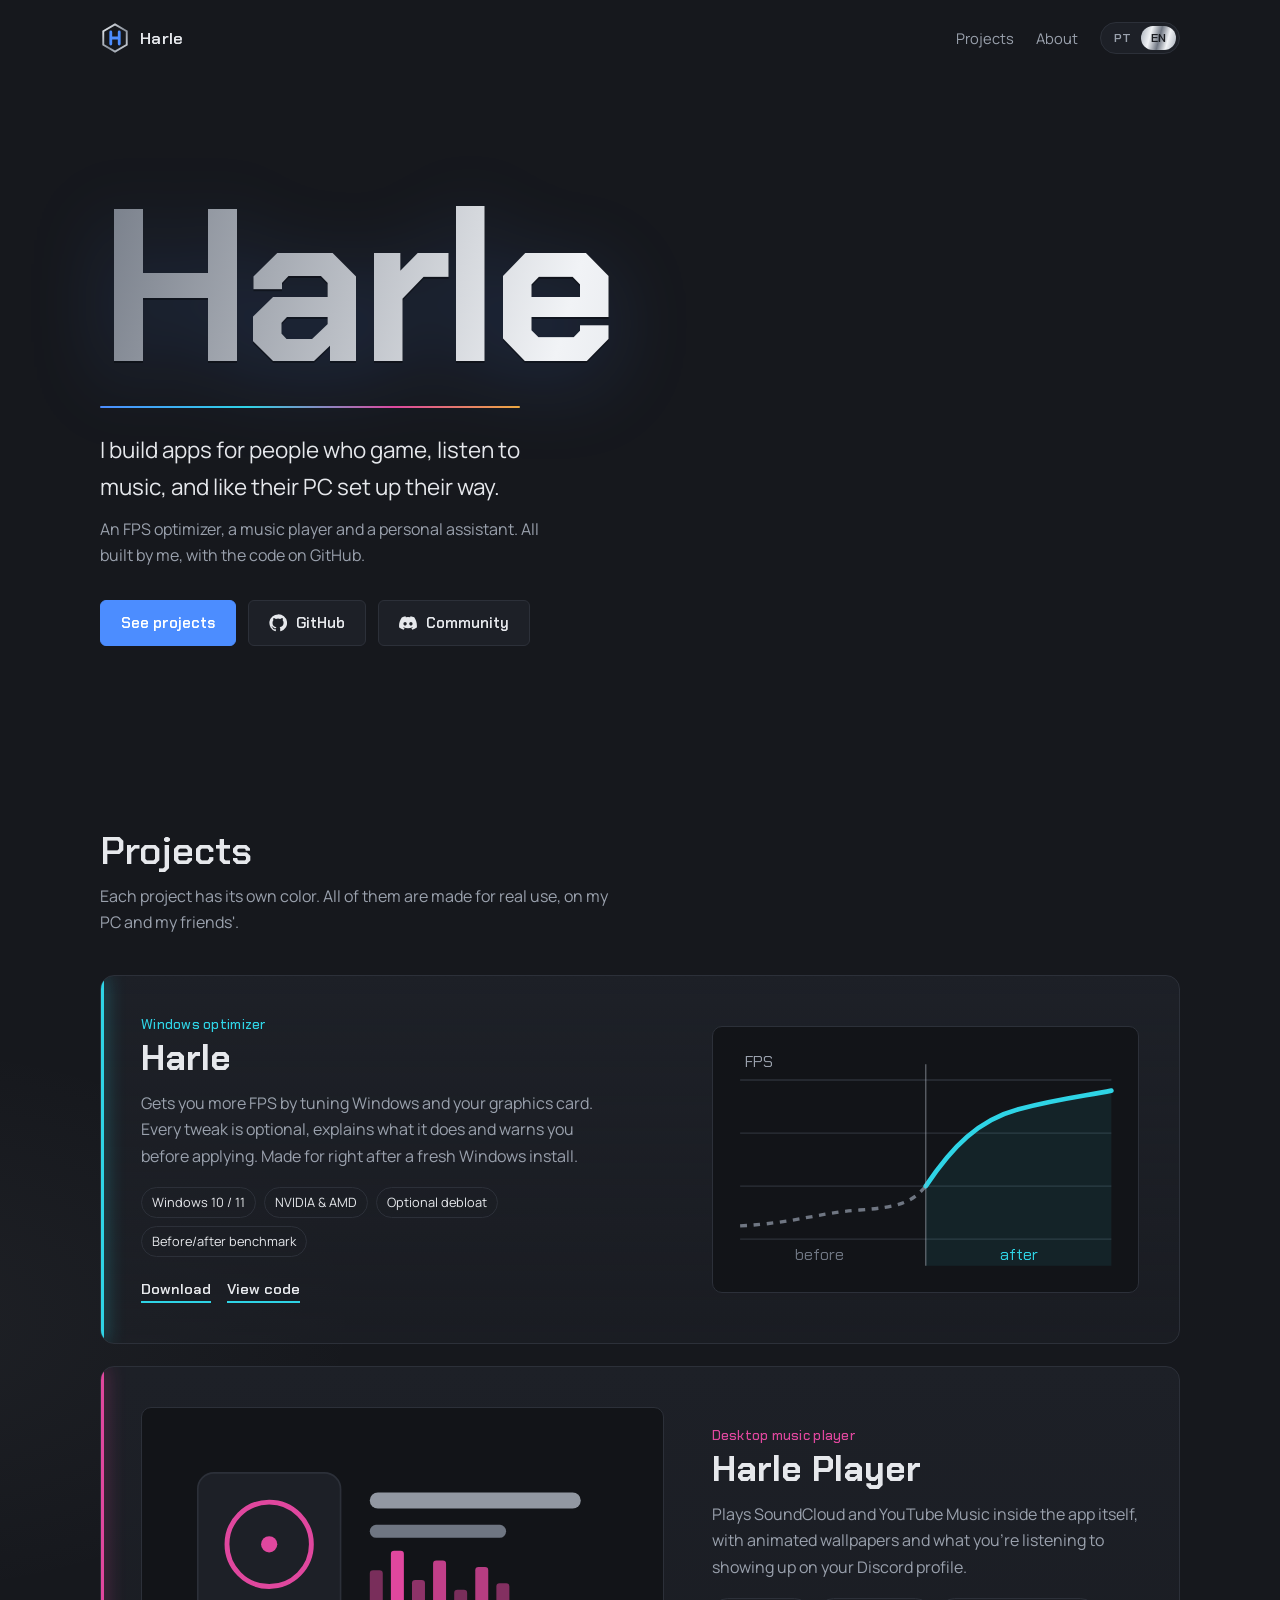
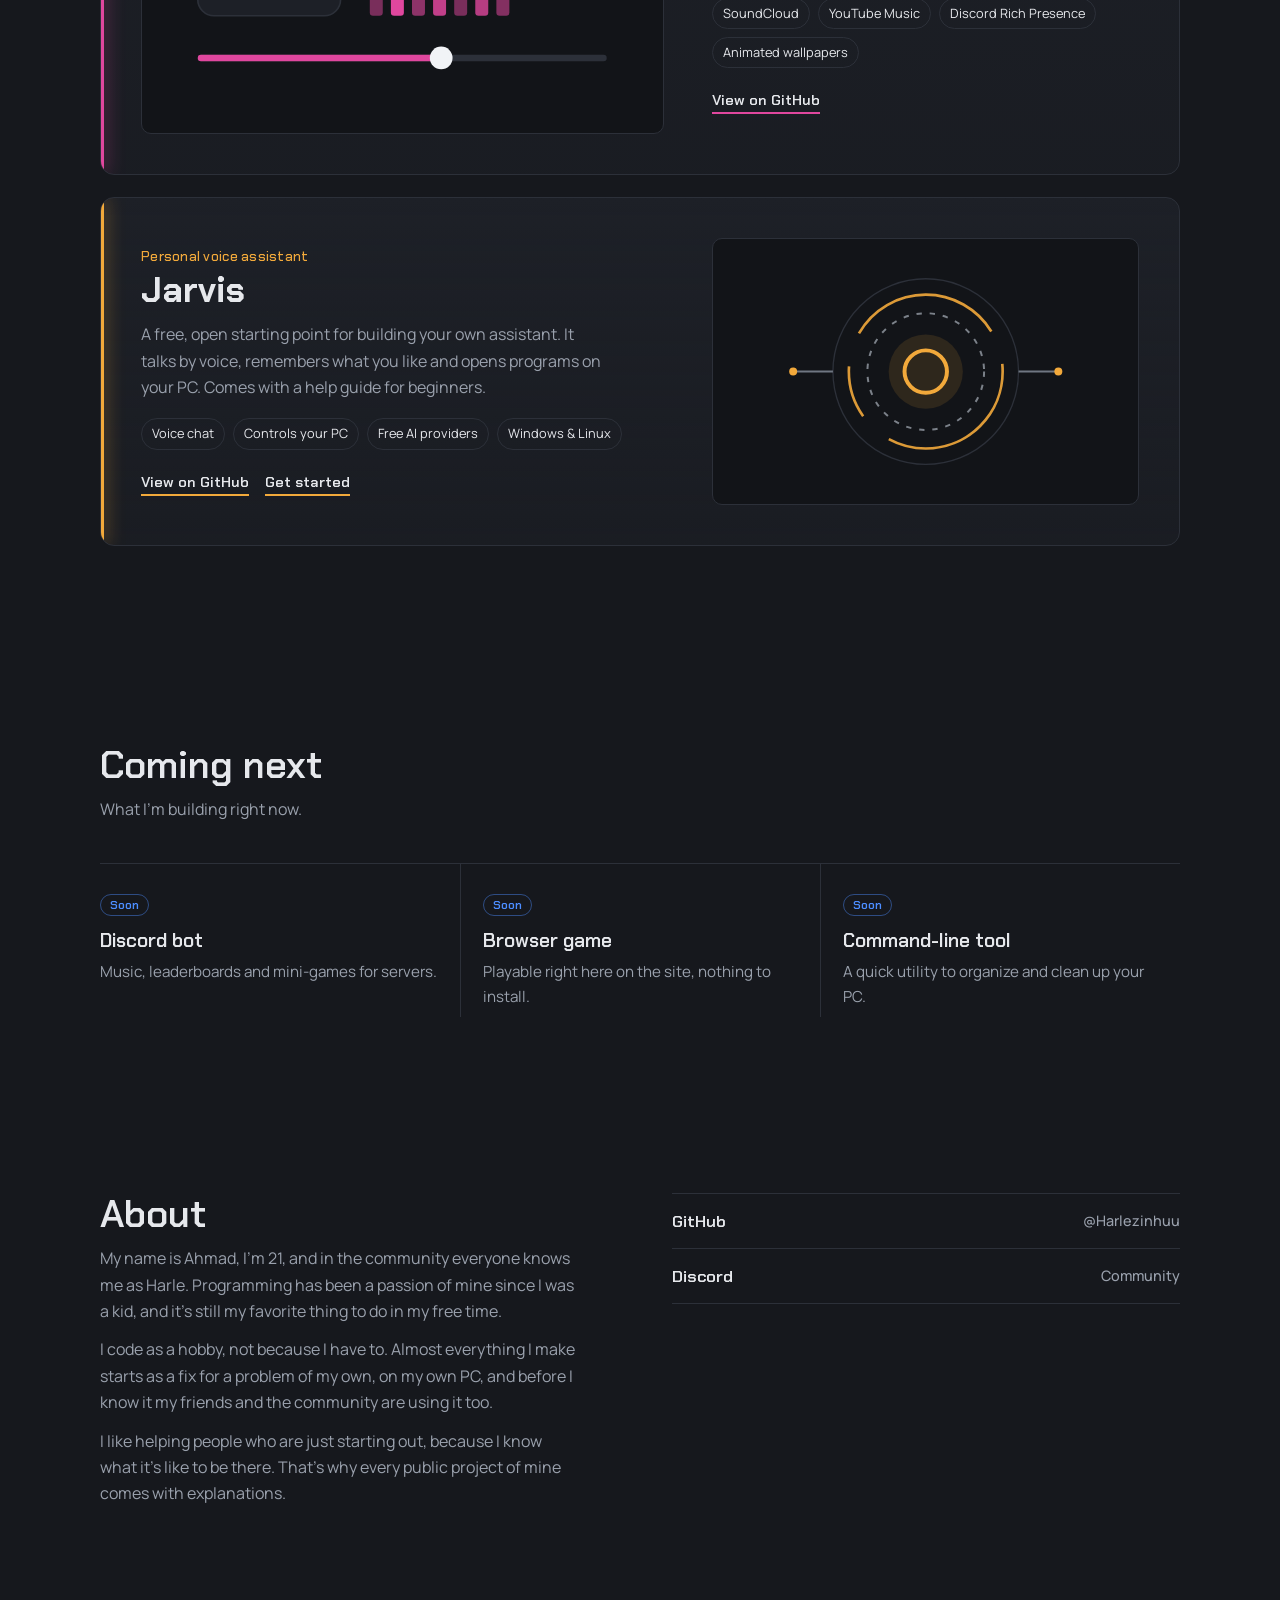
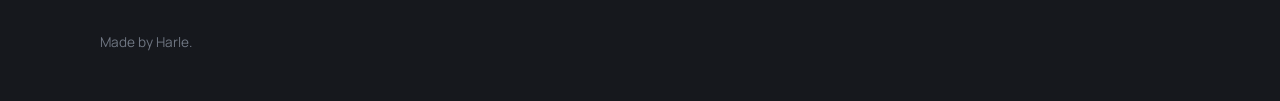
==== index.html @ c6d8a5ae "Rename index-2.html to index.html" ====
<!doctype html>
<html lang="pt-BR" data-lang="pt">
<head>
<meta charset="utf-8">
<meta name="viewport" content="width=device-width, initial-scale=1">
<title>Harle — Portfólio</title>
<meta name="description" content="Projetos do Harle: otimizador de FPS, player de música e assistente pessoal.">
<link rel="icon" href="data:image/svg+xml,%3Csvg xmlns='http://www.w3.org/2000/svg' viewBox='0 0 64 64'%3E%3Cdefs%3E%3ClinearGradient id='g' x1='0' y1='0' x2='1' y2='1'%3E%3Cstop offset='0' stop-color='%23eef1f5'/%3E%3Cstop offset='.55' stop-color='%238a919c'/%3E%3Cstop offset='1' stop-color='%23d3d8df'/%3E%3C/linearGradient%3E%3C/defs%3E%3Cpath d='M32 3 57 17.5v29L32 61 7 46.5v-29z' fill='%2316181d' stroke='url(%23g)' stroke-width='4'/%3E%3Cpath d='M23 19v26M41 19v26M23 32h18' stroke='%234c8dff' stroke-width='6' stroke-linecap='round'/%3E%3C/svg%3E">
<link rel="preconnect" href="https://fonts.googleapis.com">
<link rel="preconnect" href="https://fonts.gstatic.com" crossorigin>
<link href="https://fonts.googleapis.com/css2?family=Chakra+Petch:wght@500;600;700&family=Manrope:wght@400;500;600&display=swap" rel="stylesheet">
<style>
:root{
  --bg:#16181d;          /* grafite */
  --bg-raised:#1d2027;
  --line:#2c3039;
  --text:#e6e8ec;
  --muted:#9aa1ad;
  --silver-1:#f1f3f6;
  --silver-2:#a9b0ba;
  --silver-3:#6f7682;
  --blue:#4c8dff;        /* confiança, cor principal */
  --cyan:#2fd4e6;        /* Harle */
  --magenta:#e0479e;     /* Harle Player */
  --amber:#f2a93b;       /* Jarvis */
  --silver:linear-gradient(105deg,var(--silver-2) 0%,var(--silver-1) 28%,var(--silver-3) 52%,var(--silver-1) 74%,var(--silver-2) 100%);
  --radius-sm:6px;
  --radius-lg:14px;
  --display:"Chakra Petch",system-ui,sans-serif;
  --body:"Manrope",system-ui,sans-serif;
}
*{box-sizing:border-box;margin:0}
html{scroll-behavior:smooth;-webkit-text-size-adjust:100%}
body{
  background:var(--bg);
  background-image:
    radial-gradient(1200px 520px at 85% -10%,rgba(76,141,255,.13),transparent 60%),
    radial-gradient(700px 400px at -10% 40%,rgba(169,176,186,.06),transparent 70%);
  color:var(--text);font:400 1rem/1.65 var(--body);
  min-height:100vh;overflow-x:hidden;
}
html[data-lang="pt"] .en, html[data-lang="en"] .pt{display:none}
a{color:inherit}
:focus-visible{outline:2px solid var(--blue);outline-offset:3px;border-radius:4px}
.wrap{width:min(1080px,100% - 32px);margin-inline:auto}

/* ---------- topo ---------- */
.top{display:flex;align-items:center;justify-content:space-between;padding:22px 0}
.brand{display:flex;align-items:center;gap:10px;text-decoration:none;font:600 1.05rem var(--display);letter-spacing:.02em}
.brand svg{width:30px;height:30px}
.top nav{display:flex;align-items:center;gap:22px;font-size:.92rem;color:var(--muted)}
.top nav a{text-decoration:none}
.top nav a:hover{color:var(--text)}
.lang{display:inline-flex;border:1px solid var(--line);border-radius:999px;padding:3px;background:var(--bg-raised)}
.lang button{all:unset;cursor:pointer;font:600 .78rem var(--display);padding:4px 10px;border-radius:999px;color:var(--muted)}
.lang button[aria-pressed="true"]{background:var(--silver);color:#1a1c21}
.lang button:focus-visible{outline:2px solid var(--blue)}
@media (max-width:640px){.top nav .navlink{display:none}}

/* ---------- hero ---------- */
.hero{padding:clamp(48px,11vw,120px) 0 clamp(56px,9vw,96px)}
.wordmark{
  font:700 clamp(5rem,22vw,13.5rem)/.85 var(--display);letter-spacing:-.035em;
  background:var(--silver);background-size:220% 100%;background-position:100% 0;
  -webkit-background-clip:text;background-clip:text;color:transparent;
  filter:drop-shadow(0 2px 0 rgba(0,0,0,.35)) drop-shadow(0 18px 40px rgba(76,141,255,.18));
  animation:sheen 2.2s cubic-bezier(.3,.6,.2,1) .25s both;
}
@keyframes sheen{from{background-position:0 0}to{background-position:100% 0}}
.hero .rule{height:2px;width:min(420px,70%);margin:26px 0 24px;
  background:linear-gradient(90deg,var(--blue),var(--cyan) 35%,var(--magenta) 70%,var(--amber));border-radius:2px}
.hero p{font-size:clamp(1.1rem,2.6vw,1.4rem);max-width:34ch;color:var(--text)}
.hero .sub{color:var(--muted);font-size:1rem;margin-top:10px;max-width:46ch}
.actions{display:flex;flex-wrap:wrap;gap:12px;margin-top:32px}
.btn{display:inline-flex;align-items:center;gap:9px;text-decoration:none;font:600 .95rem var(--display);
  padding:12px 20px;border-radius:var(--radius-sm);border:1px solid var(--line);background:var(--bg-raised);transition:border-color .2s,transform .2s}
.btn svg{width:18px;height:18px}
.btn:hover{border-color:var(--silver-3)}
.btn.primary{background:var(--blue);border-color:var(--blue);color:#fff}
.btn.primary:hover{background:#3d7ef0}

/* ---------- seções ---------- */
section{padding:clamp(48px,8vw,88px) 0}
h2{font:600 clamp(1.7rem,4vw,2.4rem)/1.1 var(--display);margin-bottom:10px}
.lead{color:var(--muted);max-width:52ch;margin-bottom:40px}

/* projetos: cada um com sua cor de impacto */
.project{
  --accent:var(--blue);
  display:grid;grid-template-columns:1.1fr .9fr;gap:clamp(20px,4vw,48px);align-items:center;
  padding:clamp(22px,4vw,40px);margin-bottom:22px;
  background:linear-gradient(180deg,var(--bg-raised),rgba(29,32,39,.55));
  border:1px solid var(--line);border-radius:var(--radius-lg);position:relative;overflow:hidden;
}
.project::before{content:"";position:absolute;inset:0 auto 0 0;width:3px;background:var(--accent);box-shadow:0 0 18px var(--accent)}
.project:nth-of-type(even) .art{order:-1}
.project.harle{--accent:var(--cyan)}
.project.player{--accent:var(--magenta)}
.project.jarvis{--accent:var(--amber)}
.kind{font:500 .85rem var(--display);color:var(--accent);margin-bottom:6px;letter-spacing:.02em}
.project h3{font:700 clamp(1.6rem,3.6vw,2.2rem)/1.1 var(--display);margin-bottom:12px}
.project p{color:var(--muted);max-width:46ch}
.tags{display:flex;flex-wrap:wrap;gap:8px;margin:18px 0 22px;padding:0;list-style:none}
.tags li{font-size:.8rem;padding:4px 10px;border-radius:999px;border:1px solid var(--line);color:var(--text)}
.links{display:flex;flex-wrap:wrap;gap:16px}
.links a{font:600 .92rem var(--display);text-decoration:none;color:var(--text);border-bottom:2px solid var(--accent);padding-bottom:2px}
.links a:hover{color:var(--accent)}
.art{border-radius:10px;background:#121418;border:1px solid var(--line);aspect-ratio:16/10;display:grid;place-items:center;overflow:hidden}
.art svg{width:100%;height:100%}
/* print real do projeto por cima; se não carregar, a ilustração aparece */
.art.shot{position:relative}
.art.shot img{position:absolute;inset:0;width:100%;height:100%;object-fit:cover;object-position:top center}
@media (max-width:760px){
  .project{grid-template-columns:1fr}
  .project:nth-of-type(even) .art{order:0}
}

/* em breve */
.next{display:grid;grid-template-columns:repeat(3,1fr);border-top:1px solid var(--line)}
.next div{padding:26px 22px 8px 0}
.next div + div{padding-left:22px;border-left:1px solid var(--line)}
.next h3{font:600 1.2rem var(--display);margin-bottom:6px}
.next p{color:var(--muted);font-size:.95rem}
.soon{display:inline-block;font:600 .74rem var(--display);color:var(--blue);border:1px solid rgba(76,141,255,.45);border-radius:999px;padding:2px 9px;margin-bottom:12px}
@media (max-width:760px){
  .next{grid-template-columns:1fr}
  .next div,.next div + div{padding:22px 0;border-left:0;border-bottom:1px solid var(--line)}
}

/* sobre / contato */
.about{display:grid;grid-template-columns:1fr 1fr;gap:clamp(24px,5vw,64px);align-items:start}
.about p{color:var(--muted);max-width:48ch}
.about p + p{margin-top:12px}
.contact a{display:flex;justify-content:space-between;align-items:center;text-decoration:none;padding:16px 0;border-bottom:1px solid var(--line);font:600 1.05rem var(--display)}
.contact a:first-child{border-top:1px solid var(--line)}
.contact a span:last-child{color:var(--muted);font:500 .9rem var(--body)}
.contact a:hover span:first-child{color:var(--blue)}
@media (max-width:760px){.about{grid-template-columns:1fr}}

footer{padding:36px 0 48px;color:var(--silver-3);font-size:.85rem}

@media (prefers-reduced-motion:reduce){
  *{animation:none!important;transition:none!important}
  html{scroll-behavior:auto}
  .wordmark{background-position:50% 0}
}
</style>
</head>
<body>

<header class="wrap top">
  <a class="brand" href="#">
    <svg viewBox="0 0 64 64" aria-hidden="true">
      <defs><linearGradient id="sv" x1="0" y1="0" x2="1" y2="1"><stop offset="0" stop-color="#eef1f5"/><stop offset=".55" stop-color="#8a919c"/><stop offset="1" stop-color="#d3d8df"/></linearGradient></defs>
      <path d="M32 3 57 17.5v29L32 61 7 46.5v-29z" fill="#16181d" stroke="url(#sv)" stroke-width="4"/>
      <path d="M23 19v26M41 19v26M23 32h18" stroke="#4c8dff" stroke-width="6" stroke-linecap="round"/>
    </svg>
    Harle
  </a>
  <nav>
    <a class="navlink" href="#projetos"><span class="pt">Projetos</span><span class="en">Projects</span></a>
    <a class="navlink" href="#sobre"><span class="pt">Sobre</span><span class="en">About</span></a>
    <div class="lang" role="group" aria-label="Idioma / Language">
      <button type="button" data-set="pt" aria-pressed="true">PT</button>
      <button type="button" data-set="en" aria-pressed="false">EN</button>
    </div>
  </nav>
</header>

<main>
  <section class="wrap hero" aria-labelledby="t">
    <h1 id="t" class="wordmark">Harle</h1>
    <div class="rule" aria-hidden="true"></div>
    <p>
      <span class="pt">Faço apps para quem joga, ouve música e gosta de deixar o PC do seu jeito.</span>
      <span class="en">I build apps for people who game, listen to music, and like their PC set up their way.</span>
    </p>
    <p class="sub">
      <span class="pt">Otimizador de FPS, player de música e um assistente pessoal. Tudo feito por mim, com o código no GitHub.</span>
      <span class="en">An FPS optimizer, a music player and a personal assistant. All built by me, with the code on GitHub.</span>
    </p>
    <div class="actions">
      <a class="btn primary" href="#projetos"><span class="pt">Ver projetos</span><span class="en">See projects</span></a>
      <a class="btn" href="https://github.com/Harlezinhuu" target="_blank" rel="noopener">
        <svg viewBox="0 0 24 24" fill="currentColor" aria-hidden="true"><path d="M12 .5a11.5 11.5 0 0 0-3.64 22.41c.58.1.79-.25.79-.56v-2c-3.2.7-3.88-1.37-3.88-1.37-.52-1.33-1.28-1.69-1.28-1.69-1.05-.72.08-.7.08-.7 1.16.08 1.77 1.19 1.77 1.19 1.03 1.77 2.7 1.26 3.36.96.1-.75.4-1.26.73-1.55-2.55-.29-5.24-1.28-5.24-5.68 0-1.26.45-2.28 1.19-3.09-.12-.29-.52-1.46.11-3.05 0 0 .97-.31 3.17 1.18a11 11 0 0 1 5.77 0c2.2-1.49 3.17-1.18 3.17-1.18.63 1.59.23 2.76.11 3.05.74.81 1.19 1.83 1.19 3.09 0 4.41-2.69 5.39-5.26 5.67.41.36.78 1.06.78 2.14v3.17c0 .31.21.67.8.56A11.5 11.5 0 0 0 12 .5Z"/></svg>
        GitHub
      </a>
      <a class="btn" href="https://discord.gg/rDb9raznQ7" target="_blank" rel="noopener">
        <svg viewBox="0 0 24 24" fill="currentColor" aria-hidden="true"><path d="M20.3 4.4A19.6 19.6 0 0 0 15.4 3l-.6 1.3a18.2 18.2 0 0 0-5.6 0L8.6 3a19.5 19.5 0 0 0-4.9 1.5C.6 9.1-.3 13.6.2 18a19.8 19.8 0 0 0 6 3l1.3-2.1c-.7-.3-1.4-.6-2-1l.5-.4a14 14 0 0 0 12 0l.5.4c-.6.4-1.3.7-2 1l1.3 2.1a19.7 19.7 0 0 0 6-3c.5-5.1-.9-9.6-3.5-13.6ZM8.1 15.3c-1.2 0-2.2-1.1-2.2-2.4s1-2.4 2.2-2.4 2.2 1.1 2.2 2.4-1 2.4-2.2 2.4Zm7.8 0c-1.2 0-2.2-1.1-2.2-2.4s1-2.4 2.2-2.4 2.2 1.1 2.2 2.4-1 2.4-2.2 2.4Z"/></svg>
        <span class="pt">Comunidade</span><span class="en">Community</span>
      </a>
    </div>
  </section>

  <section id="projetos" class="wrap" aria-labelledby="p">
    <h2 id="p"><span class="pt">Projetos</span><span class="en">Projects</span></h2>
    <p class="lead">
      <span class="pt">Cada projeto tem sua própria cor. Todos são feitos para uso de verdade, no meu PC e no dos meus amigos.</span>
      <span class="en">Each project has its own color. All of them are made for real use, on my PC and my friends'.</span>
    </p>

    <!-- HARLE -->
    <article class="project harle">
      <div>
        <div class="kind"><span class="pt">Otimizador para Windows</span><span class="en">Windows optimizer</span></div>
        <h3>Harle</h3>
        <p>
          <span class="pt">Ganha FPS ajustando o Windows e a placa de vídeo. Cada ajuste é opcional, explica o que faz e avisa antes de aplicar. Ideal para usar logo depois de formatar o PC.</span>
          <span class="en">Gets you more FPS by tuning Windows and your graphics card. Every tweak is optional, explains what it does and warns you before applying. Made for right after a fresh Windows install.</span>
        </p>
        <ul class="tags">
          <li>Windows 10 / 11</li>
          <li>NVIDIA &amp; AMD</li>
          <li><span class="pt">Debloat opcional</span><span class="en">Optional debloat</span></li>
          <li><span class="pt">Medição antes/depois</span><span class="en">Before/after benchmark</span></li>
        </ul>
        <div class="links">
          <a href="https://github.com/Harlezinhuu/HarleOptimizer/releases" target="_blank" rel="noopener"><span class="pt">Baixar</span><span class="en">Download</span></a>
          <a href="https://github.com/Harlezinhuu/HarleOptimizer" target="_blank" rel="noopener"><span class="pt">Ver código</span><span class="en">View code</span></a>
        </div>
      </div>
      <div class="art" aria-hidden="true">
        <svg viewBox="0 0 320 200">
          <g stroke="#2c3039" stroke-width="1"><path d="M20 40h280M20 80h280M20 120h280M20 160h280"/></g>
          <path d="M20 150 C60 148 80 140 110 138 S150 132 160 120" fill="none" stroke="#6f7682" stroke-width="2.5" stroke-dasharray="5 5"/>
          <path d="M160 120 C180 90 200 70 230 62 S280 52 300 48" fill="none" stroke="#2fd4e6" stroke-width="3.5" stroke-linecap="round"/>
          <path d="M160 120 C180 90 200 70 230 62 S280 52 300 48 V180 H160Z" fill="#2fd4e6" opacity=".08"/>
          <line x1="160" y1="28" x2="160" y2="180" stroke="#a9b0ba" stroke-width="1" opacity=".5"/>
          <text class="pt" x="80" y="176" fill="#6f7682" font-family="Chakra Petch" font-size="12" text-anchor="middle">antes</text>
          <text class="en" x="80" y="176" fill="#6f7682" font-family="Chakra Petch" font-size="12" text-anchor="middle">before</text>
          <text class="pt" x="230" y="176" fill="#2fd4e6" font-family="Chakra Petch" font-size="12" text-anchor="middle">depois</text>
          <text class="en" x="230" y="176" fill="#2fd4e6" font-family="Chakra Petch" font-size="12" text-anchor="middle">after</text>
          <text x="24" y="30" fill="#9aa1ad" font-family="Chakra Petch" font-size="12">FPS</text>
        </svg>
      </div>
    </article>

    <!-- HARLE PLAYER -->
    <article class="project player">
      <div>
        <div class="kind"><span class="pt">Player de música para desktop</span><span class="en">Desktop music player</span></div>
        <h3>Harle Player</h3>
        <p>
          <span class="pt">Toca SoundCloud e YouTube Music dentro do próprio app, com wallpapers animados e o que você está ouvindo aparecendo no seu perfil do Discord.</span>
          <span class="en">Plays SoundCloud and YouTube Music inside the app itself, with animated wallpapers and what you're listening to showing up on your Discord profile.</span>
        </p>
        <ul class="tags">
          <li>SoundCloud</li>
          <li>YouTube Music</li>
          <li>Discord Rich Presence</li>
          <li><span class="pt">Wallpapers animados</span><span class="en">Animated wallpapers</span></li>
        </ul>
        <div class="links">
          <a href="https://github.com/Harlezinhuu/HarlePlayer" target="_blank" rel="noopener"><span class="pt">Ver no GitHub</span><span class="en">View on GitHub</span></a>
        </div>
      </div>
      <div class="art shot">
        <img src="https://github.com/Harlezinhuu/HarlePlayer/raw/main/docs/screenshot.jpg" alt="Tela do Harle Player" loading="lazy"
             onerror="this.remove()">
        <svg viewBox="0 0 320 200" aria-hidden="true">
          <rect x="34" y="40" width="88" height="88" rx="10" fill="#1d2027" stroke="#2c3039"/>
          <circle cx="78" cy="84" r="26" fill="none" stroke="#e0479e" stroke-width="3"/>
          <circle cx="78" cy="84" r="5" fill="#e0479e"/>
          <rect x="140" y="52" width="130" height="10" rx="5" fill="#a9b0ba" opacity=".85"/>
          <rect x="140" y="72" width="84" height="8" rx="4" fill="#6f7682"/>
          <g fill="#e0479e">
            <rect x="140" y="100" width="8" height="28" rx="2" opacity=".5"/><rect x="153" y="88" width="8" height="40" rx="2"/>
            <rect x="166" y="106" width="8" height="22" rx="2" opacity=".6"/><rect x="179" y="94" width="8" height="34" rx="2" opacity=".85"/>
            <rect x="192" y="112" width="8" height="16" rx="2" opacity=".5"/><rect x="205" y="98" width="8" height="30" rx="2" opacity=".8"/>
            <rect x="218" y="108" width="8" height="20" rx="2" opacity=".55"/>
          </g>
          <rect x="34" y="152" width="252" height="4" rx="2" fill="#2c3039"/>
          <rect x="34" y="152" width="150" height="4" rx="2" fill="#e0479e"/>
          <circle cx="184" cy="154" r="7" fill="#f1f3f6"/>
        </svg>
      </div>
    </article>

    <!-- JARVIS -->
    <article class="project jarvis">
      <div>
        <div class="kind"><span class="pt">Assistente pessoal por voz</span><span class="en">Personal voice assistant</span></div>
        <h3>Jarvis</h3>
        <p>
          <span class="pt">Uma base aberta e gratuita para você montar o seu próprio assistente. Conversa por voz, lembra do que você gosta e abre programas no PC. Vem com um guia de ajuda para quem está começando.</span>
          <span class="en">A free, open starting point for building your own assistant. It talks by voice, remembers what you like and opens programs on your PC. Comes with a help guide for beginners.</span>
        </p>
        <ul class="tags">
          <li><span class="pt">Conversa por voz</span><span class="en">Voice chat</span></li>
          <li><span class="pt">Controla o PC</span><span class="en">Controls your PC</span></li>
          <li><span class="pt">IAs gratuitas</span><span class="en">Free AI providers</span></li>
          <li>Windows &amp; Linux</li>
        </ul>
        <div class="links">
          <a href="https://github.com/Harlezinhuu/Jarvis-base" target="_blank" rel="noopener"><span class="pt">Ver no GitHub</span><span class="en">View on GitHub</span></a>
          <a href="https://github.com/Harlezinhuu/Jarvis-base/blob/main/COMECE-AQUI.md" target="_blank" rel="noopener"><span class="pt">Comece aqui</span><span class="en">Get started</span></a>
        </div>
      </div>
      <div class="art shot">
        <img src="https://github.com/Harlezinhuu/Jarvis-base/raw/main/docs/img/hud-anel-ativo.jpg" alt="HUD do Jarvis" loading="lazy" onerror="this.remove()">
        <svg viewBox="0 0 320 200" aria-hidden="true">
          <circle cx="160" cy="100" r="70" fill="none" stroke="#2c3039" stroke-width="1"/>
          <circle cx="160" cy="100" r="58" fill="none" stroke="#f2a93b" stroke-width="2" stroke-dasharray="120 26 40 26" opacity=".9"/>
          <circle cx="160" cy="100" r="44" fill="none" stroke="#a9b0ba" stroke-width="1.5" stroke-dasharray="4 6" opacity=".7"/>
          <circle cx="160" cy="100" r="28" fill="#f2a93b" opacity=".12"/>
          <circle cx="160" cy="100" r="16" fill="none" stroke="#f2a93b" stroke-width="3"/>
          <path d="M60 100h30M230 100h30" stroke="#6f7682" stroke-width="1.5"/>
          <circle cx="60" cy="100" r="3" fill="#f2a93b"/><circle cx="260" cy="100" r="3" fill="#f2a93b"/>
        </svg>
      </div>
    </article>
  </section>

  <section class="wrap" aria-labelledby="n">
    <h2 id="n"><span class="pt">Próximos projetos</span><span class="en">Coming next</span></h2>
    <p class="lead">
      <span class="pt">O que estou construindo agora.</span>
      <span class="en">What I'm building right now.</span>
    </p>
    <div class="next">
      <div>
        <span class="soon"><span class="pt">Em breve</span><span class="en">Soon</span></span>
        <h3><span class="pt">Bot de Discord</span><span class="en">Discord bot</span></h3>
        <p><span class="pt">Música, ranking e mini-games para servidores.</span><span class="en">Music, leaderboards and mini-games for servers.</span></p>
      </div>
      <div>
        <span class="soon"><span class="pt">Em breve</span><span class="en">Soon</span></span>
        <h3><span class="pt">Jogo de navegador</span><span class="en">Browser game</span></h3>
        <p><span class="pt">Jogável direto aqui no site, sem instalar nada.</span><span class="en">Playable right here on the site, nothing to install.</span></p>
      </div>
      <div>
        <span class="soon"><span class="pt">Em breve</span><span class="en">Soon</span></span>
        <h3><span class="pt">Ferramenta de terminal</span><span class="en">Command-line tool</span></h3>
        <p><span class="pt">Um utilitário rápido para organizar e limpar o PC.</span><span class="en">A quick utility to organize and clean up your PC.</span></p>
      </div>
    </div>
  </section>

  <section id="sobre" class="wrap about" aria-labelledby="s">
    <div>
      <h2 id="s"><span class="pt">Sobre</span><span class="en">About</span></h2>
      <p>
        <span class="pt">Me chamo Ahmad, tenho 21 anos e, na comunidade, todo mundo me conhece como Harle. Programar é uma paixão que eu carrego desde criança, e até hoje é o que eu mais gosto de fazer no meu tempo livre.</span>
        <span class="en">My name is Ahmad, I'm 21, and in the community everyone knows me as Harle. Programming has been a passion of mine since I was a kid, and it's still my favorite thing to do in my free time.</span>
      </p>
      <p>
        <span class="pt">Programo por hobby, não por obrigação. Quase tudo que eu crio começa resolvendo um problema meu, no meu próprio PC, e quando eu vejo, meus amigos e a comunidade já estão usando também.</span>
        <span class="en">I code as a hobby, not because I have to. Almost everything I make starts as a fix for a problem of my own, on my own PC, and before I know it my friends and the community are using it too.</span>
      </p>
      <p>
        <span class="pt">Gosto de ajudar quem está começando, porque sei como é estar desse lado. Por isso todo projeto público meu vem com explicação.</span>
        <span class="en">I like helping people who are just starting out, because I know what it's like to be there. That's why every public project of mine comes with explanations.</span>
      </p>
    </div>
    <div class="contact">
      <a href="https://github.com/Harlezinhuu" target="_blank" rel="noopener"><span>GitHub</span><span>@Harlezinhuu</span></a>
      <a href="https://discord.gg/rDb9raznQ7" target="_blank" rel="noopener"><span>Discord</span><span><span class="pt">Comunidade</span><span class="en">Community</span></span></a>
    </div>
  </section>
</main>

<footer class="wrap">
  <span class="pt">Feito por Harle.</span><span class="en">Made by Harle.</span>
</footer>

<script>
(function(){
  var root=document.documentElement, btns=document.querySelectorAll('.lang button');
  function set(l){
    root.setAttribute('data-lang',l);
    root.lang = l==='pt' ? 'pt-BR' : 'en';
    btns.forEach(function(b){b.setAttribute('aria-pressed', String(b.dataset.set===l))});
    try{localStorage.setItem('harle-lang',l)}catch(e){}
  }
  var saved=null;
  try{saved=localStorage.getItem('harle-lang')}catch(e){}
  set(saved || ((navigator.language||'pt').toLowerCase().indexOf('pt')===0 ? 'pt' : 'en'));
  btns.forEach(function(b){b.addEventListener('click',function(){set(b.dataset.set)})});
})();
</script>
</body>
</html>
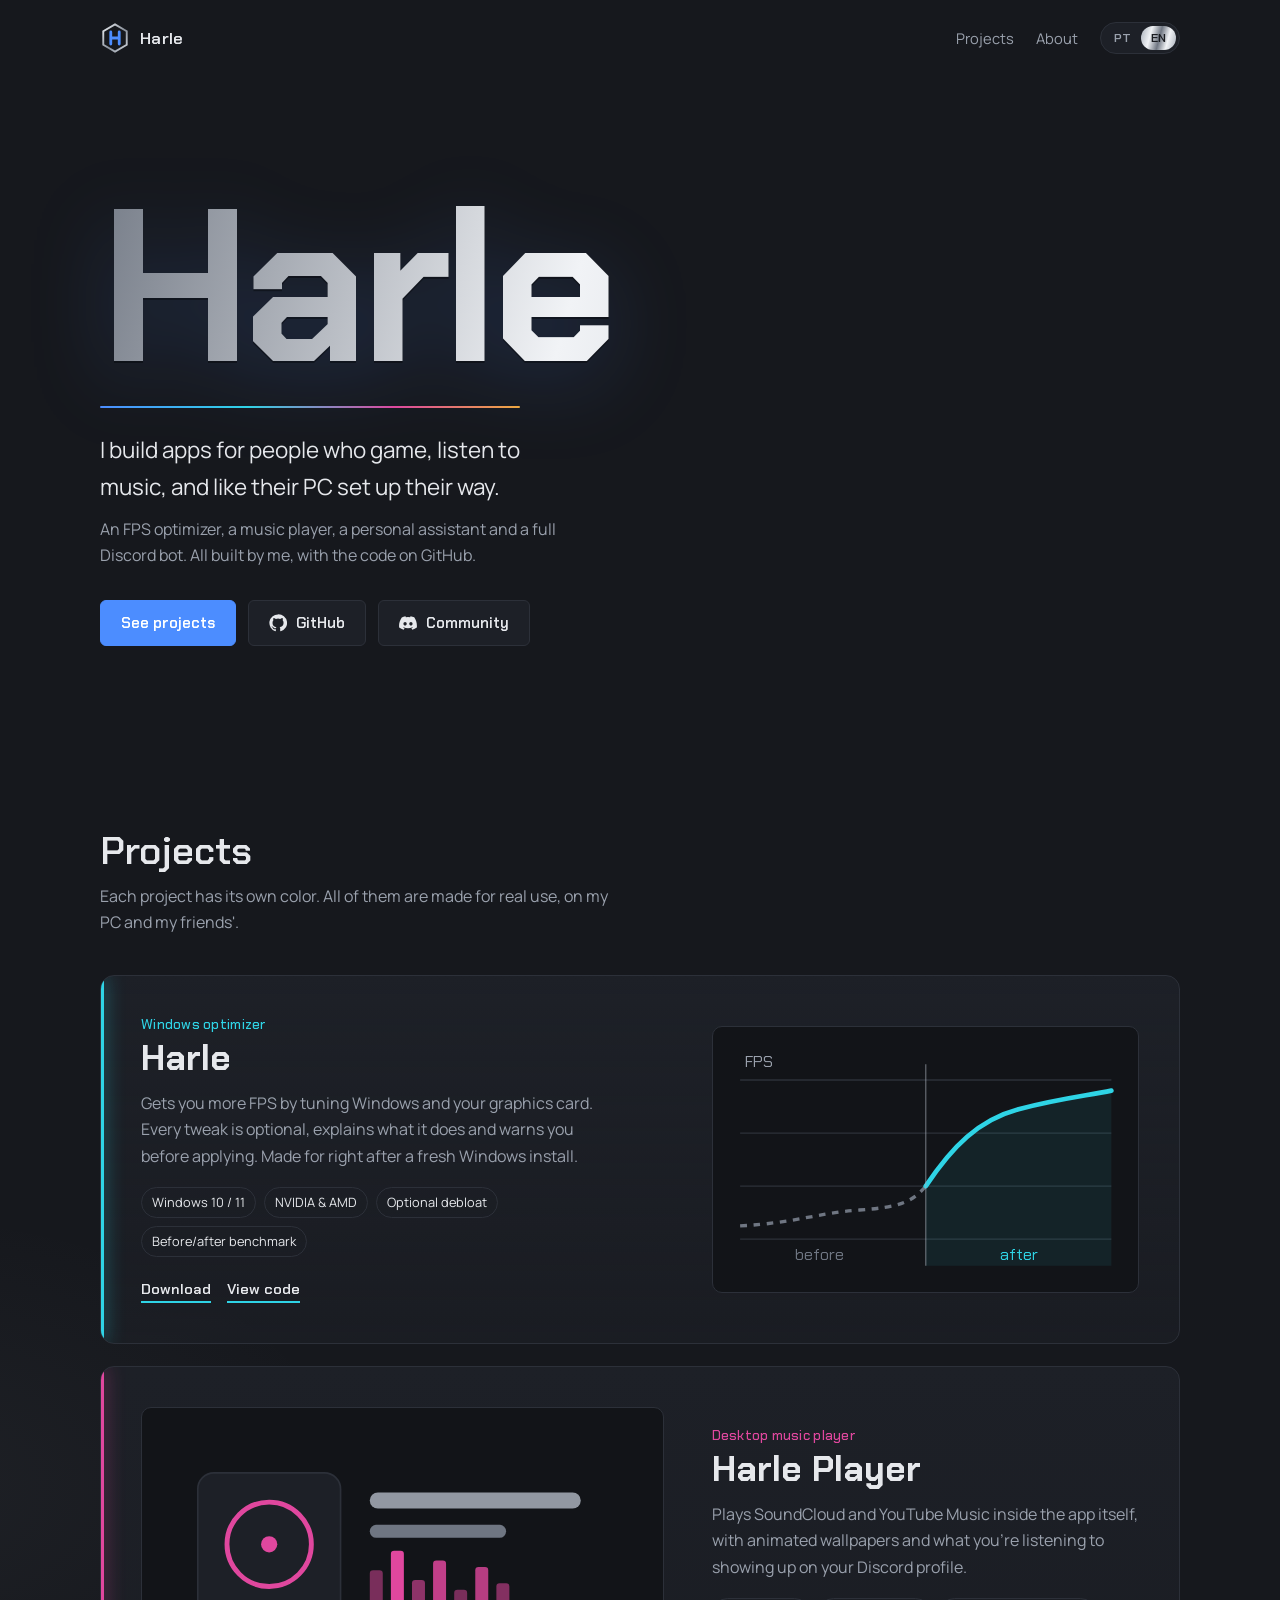
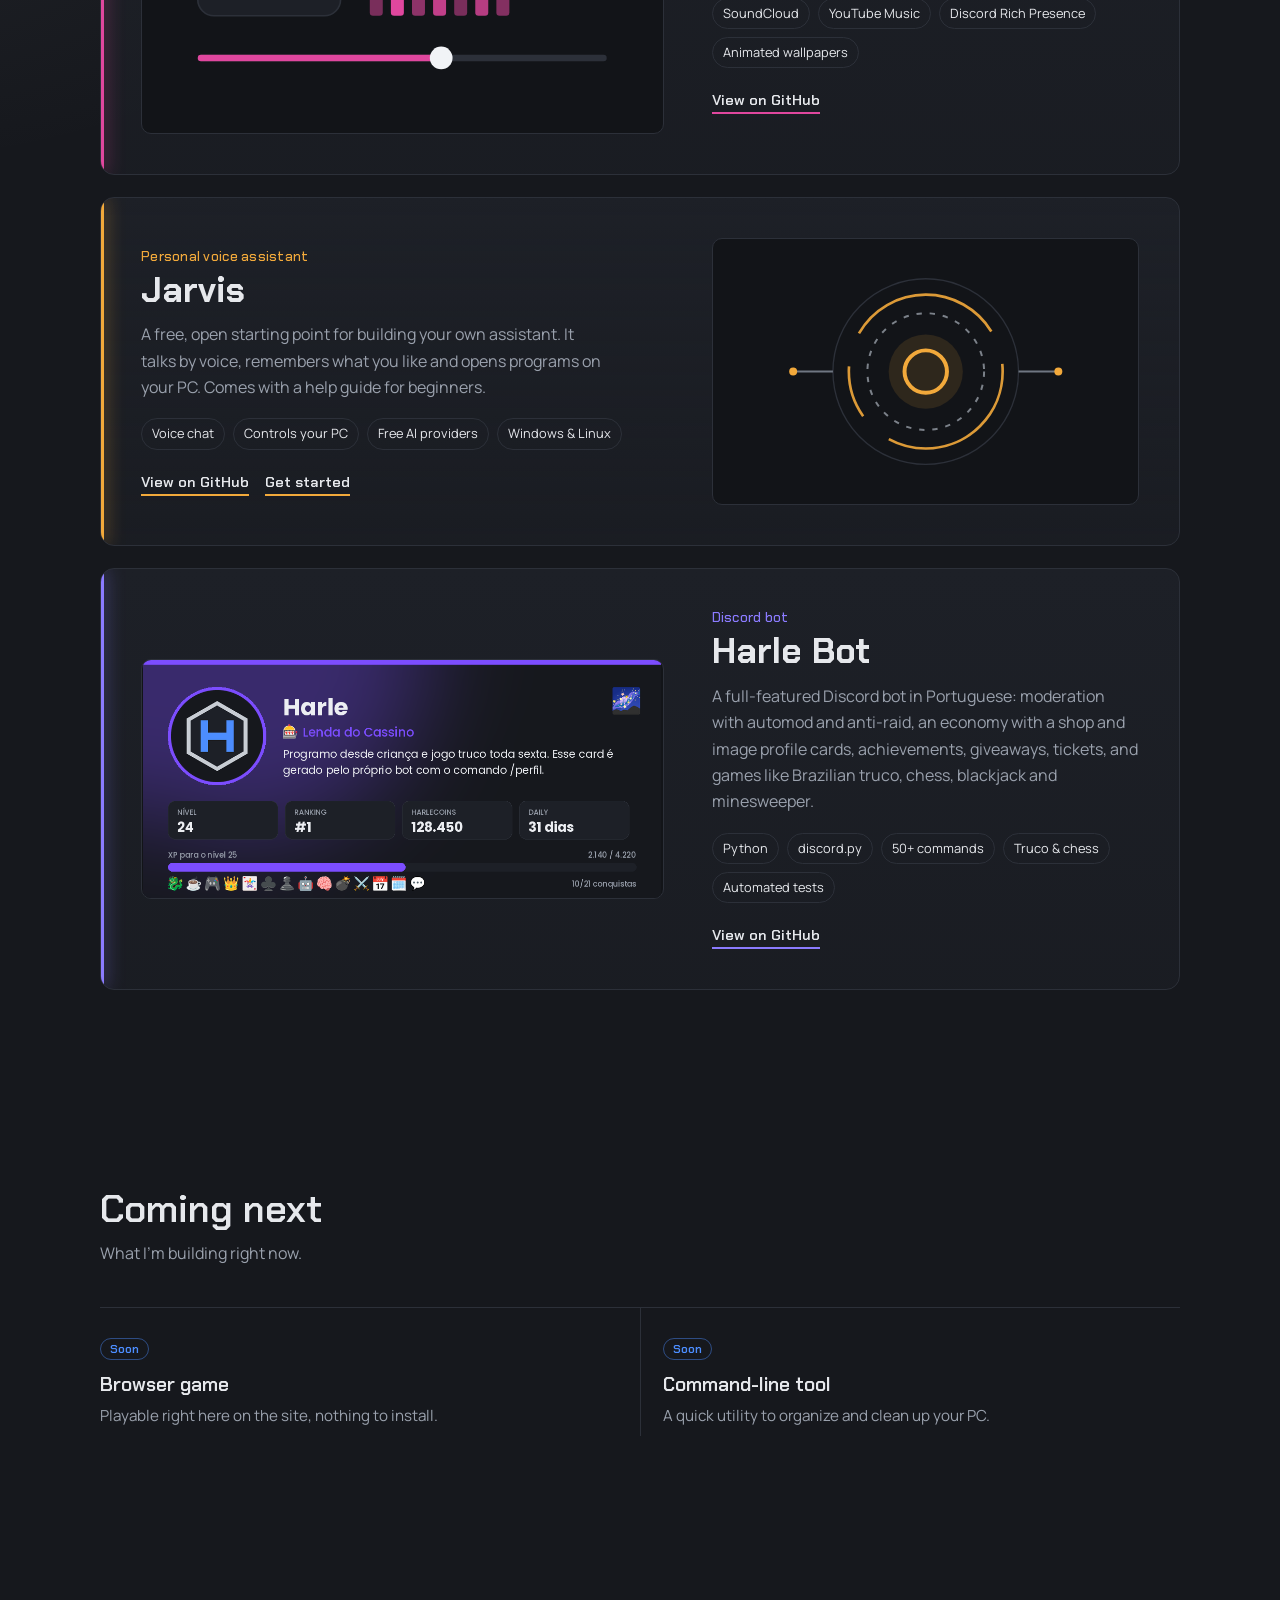
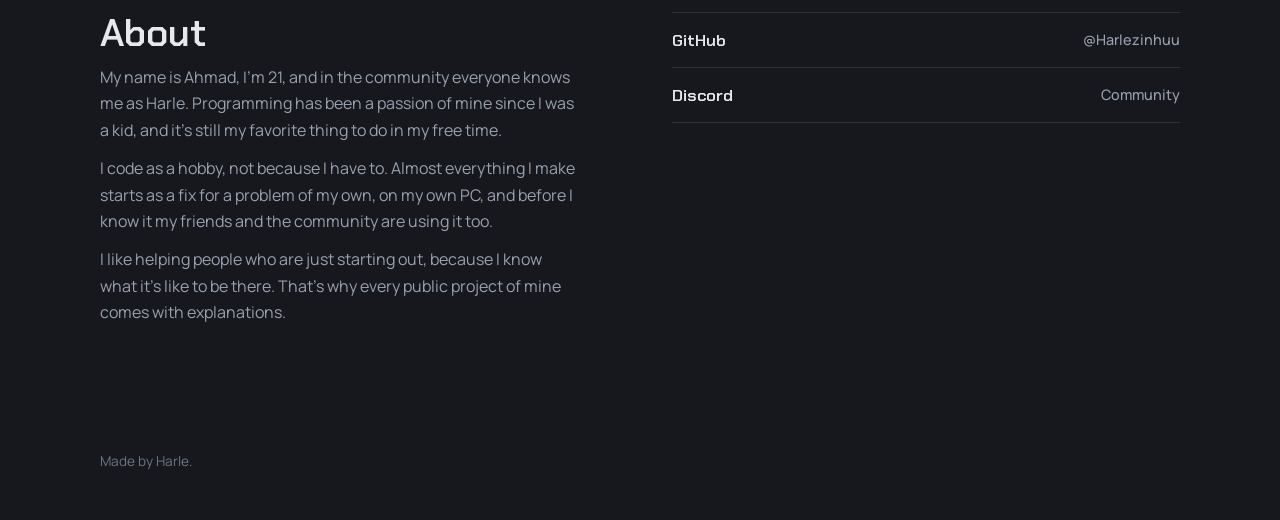
==== commit e313fa80: "Adiciona o Harle Bot aos projetos Card com descrição, imagem do perfil gerado pelo bot, link do GitH" ====
--- a/index.html
+++ b/index.html
@@ -23,6 +23,7 @@
   --cyan:#2fd4e6;        /* Harle */
   --magenta:#e0479e;     /* Harle Player */
   --amber:#f2a93b;       /* Jarvis */
+  --violet:#8b7bff;      /* Harle Bot */
   --silver:linear-gradient(105deg,var(--silver-2) 0%,var(--silver-1) 28%,var(--silver-3) 52%,var(--silver-1) 74%,var(--silver-2) 100%);
   --radius-sm:6px;
   --radius-lg:14px;
@@ -97,6 +98,10 @@
 .project.harle{--accent:var(--cyan)}
 .project.player{--accent:var(--magenta)}
 .project.jarvis{--accent:var(--amber)}
+.project.bot{--accent:var(--violet)}
+.project.bot .art{aspect-ratio:1000/460}
+.project.bot .art.shot img{object-fit:contain}
+.links a[hidden]{display:none}
 .kind{font:500 .85rem var(--display);color:var(--accent);margin-bottom:6px;letter-spacing:.02em}
 .project h3{font:700 clamp(1.6rem,3.6vw,2.2rem)/1.1 var(--display);margin-bottom:12px}
 .project p{color:var(--muted);max-width:46ch}
@@ -116,7 +121,7 @@
 }
 
 /* em breve */
-.next{display:grid;grid-template-columns:repeat(3,1fr);border-top:1px solid var(--line)}
+.next{display:grid;grid-template-columns:repeat(2,1fr);border-top:1px solid var(--line)}
 .next div{padding:26px 22px 8px 0}
 .next div + div{padding-left:22px;border-left:1px solid var(--line)}
 .next h3{font:600 1.2rem var(--display);margin-bottom:6px}
@@ -176,8 +181,8 @@
       <span class="en">I build apps for people who game, listen to music, and like their PC set up their way.</span>
     </p>
     <p class="sub">
-      <span class="pt">Otimizador de FPS, player de música e um assistente pessoal. Tudo feito por mim, com o código no GitHub.</span>
-      <span class="en">An FPS optimizer, a music player and a personal assistant. All built by me, with the code on GitHub.</span>
+      <span class="pt">Otimizador de FPS, player de música, assistente pessoal e um bot de Discord completo. Tudo feito por mim, com o código no GitHub.</span>
+      <span class="en">An FPS optimizer, a music player, a personal assistant and a full Discord bot. All built by me, with the code on GitHub.</span>
     </p>
     <div class="actions">
       <a class="btn primary" href="#projetos"><span class="pt">Ver projetos</span><span class="en">See projects</span></a>
@@ -309,6 +314,32 @@
         </svg>
       </div>
     </article>
+    <!-- HARLE BOT -->
+    <article class="project bot">
+      <div>
+        <div class="kind"><span class="pt">Bot de Discord</span><span class="en">Discord bot</span></div>
+        <h3>Harle Bot</h3>
+        <p>
+          <span class="pt">Um bot completo em português: moderação com automod e anti-raid, economia com loja e perfil em imagem, conquistas, sorteios, tickets e jogos como truco paulista, xadrez, blackjack e campo minado.</span>
+          <span class="en">A full-featured Discord bot in Portuguese: moderation with automod and anti-raid, an economy with a shop and image profile cards, achievements, giveaways, tickets, and games like Brazilian truco, chess, blackjack and minesweeper.</span>
+        </p>
+        <ul class="tags">
+          <li>Python</li>
+          <li>discord.py</li>
+          <li><span class="pt">+50 comandos</span><span class="en">50+ commands</span></li>
+          <li><span class="pt">Truco e xadrez</span><span class="en">Truco &amp; chess</span></li>
+          <li><span class="pt">Testes automáticos</span><span class="en">Automated tests</span></li>
+        </ul>
+        <div class="links">
+          <!-- O link de convite é montado a partir do Application ID (data-client-id). -->
+          <a id="convite-bot" data-client-id="" data-permissions="1099780189302" href="#" target="_blank" rel="noopener" hidden><span class="pt">Adicionar ao servidor</span><span class="en">Add to server</span></a>
+          <a href="https://github.com/Harlezinhuu/HarleBot" target="_blank" rel="noopener"><span class="pt">Ver no GitHub</span><span class="en">View on GitHub</span></a>
+        </div>
+      </div>
+      <div class="art shot">
+        <img src="assets/harlebot-perfil.png" alt="Card de perfil gerado pelo Harle Bot" loading="lazy" width="1000" height="460">
+      </div>
+    </article>
   </section>
 
   <section class="wrap" aria-labelledby="n">
@@ -318,11 +349,6 @@
       <span class="en">What I'm building right now.</span>
     </p>
     <div class="next">
-      <div>
-        <span class="soon"><span class="pt">Em breve</span><span class="en">Soon</span></span>
-        <h3><span class="pt">Bot de Discord</span><span class="en">Discord bot</span></h3>
-        <p><span class="pt">Música, ranking e mini-games para servidores.</span><span class="en">Music, leaderboards and mini-games for servers.</span></p>
-      </div>
       <div>
         <span class="soon"><span class="pt">Em breve</span><span class="en">Soon</span></span>
         <h3><span class="pt">Jogo de navegador</span><span class="en">Browser game</span></h3>
@@ -377,6 +403,15 @@
   set(saved || ((navigator.language||'pt').toLowerCase().indexOf('pt')===0 ? 'pt' : 'en'));
   btns.forEach(function(b){b.addEventListener('click',function(){set(b.dataset.set)})});
 })();
+(function(){
+  // botão "Adicionar ao servidor" do Harle Bot: só aparece quando o Application ID está preenchido
+  var a=document.getElementById('convite-bot');
+  if(!a) return;
+  var id=(a.dataset.clientId||'').trim();
+  if(!/^\d{15,25}$/.test(id)) return;
+  a.href='https://discord.com/oauth2/authorize?client_id='+id+'&permissions='+a.dataset.permissions+'&scope=bot%20applications.commands';
+  a.hidden=false;
+})();
 </script>
 </body>
 </html>
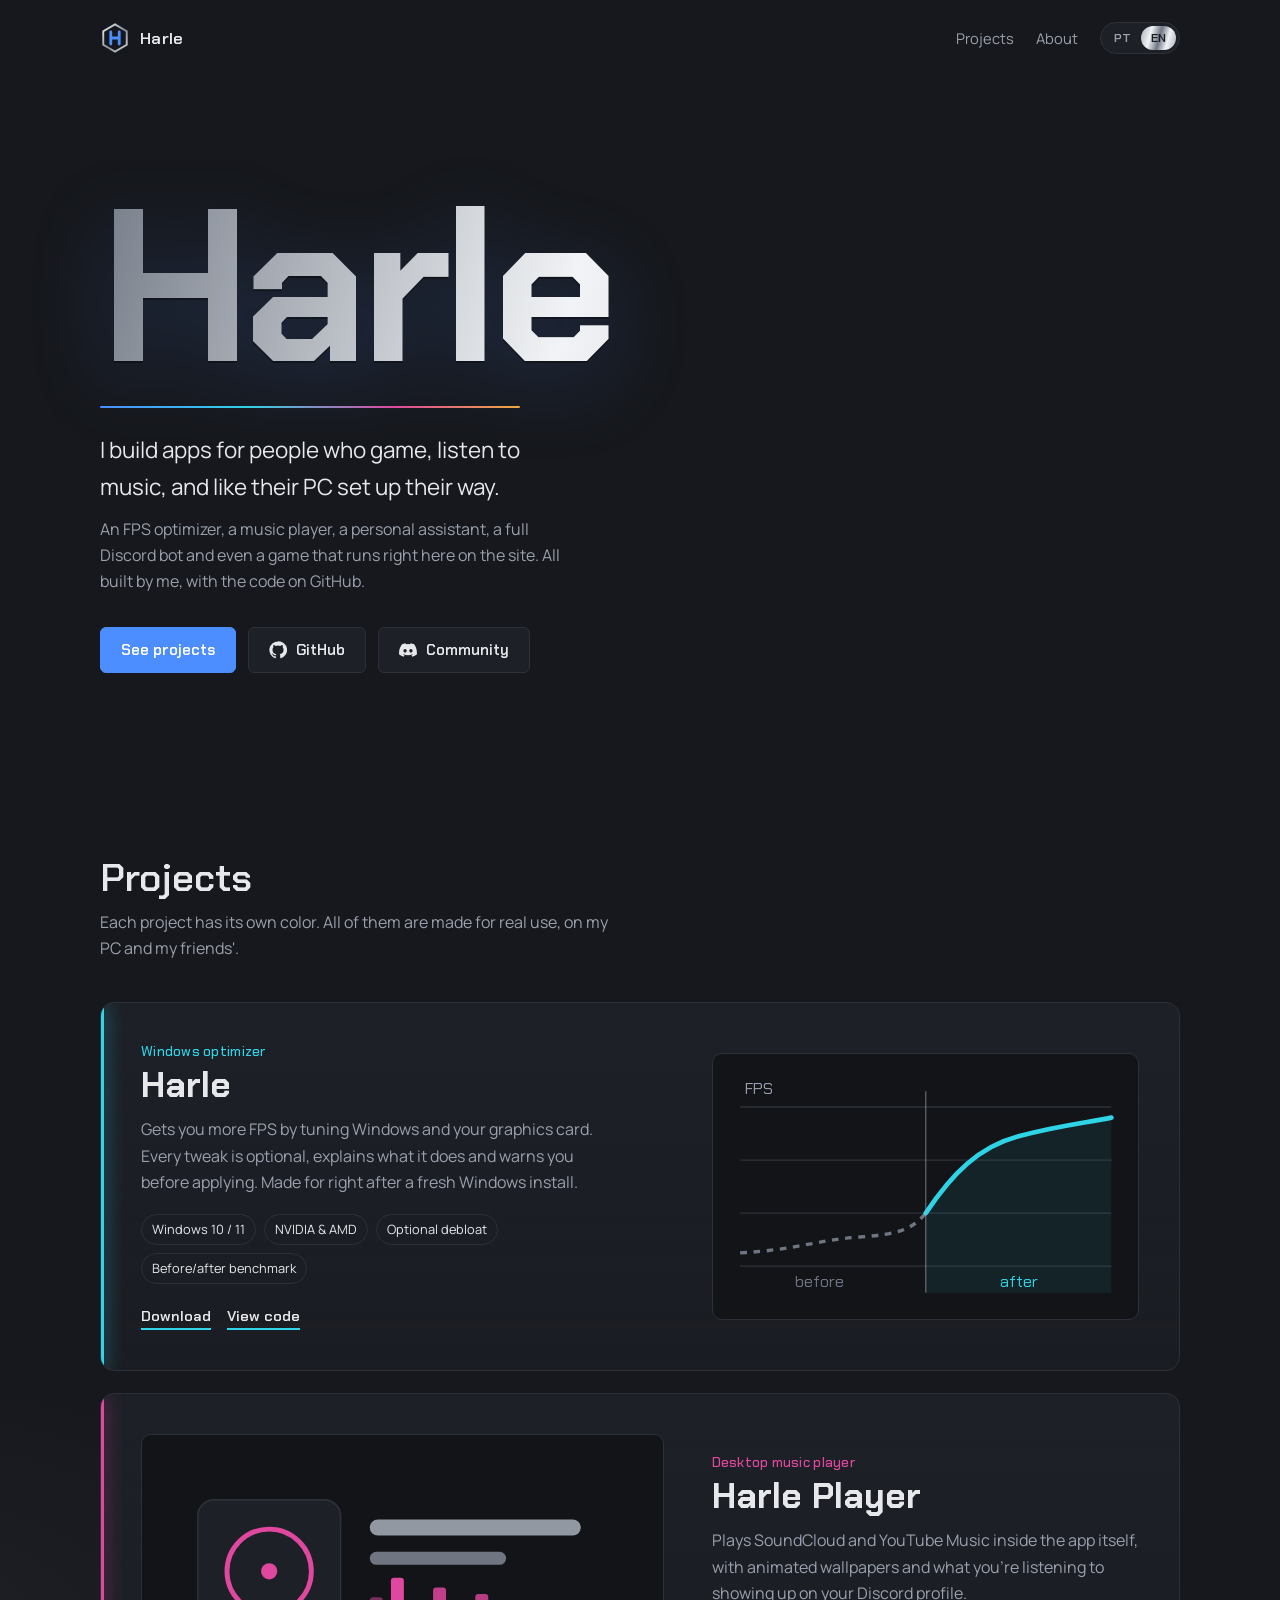
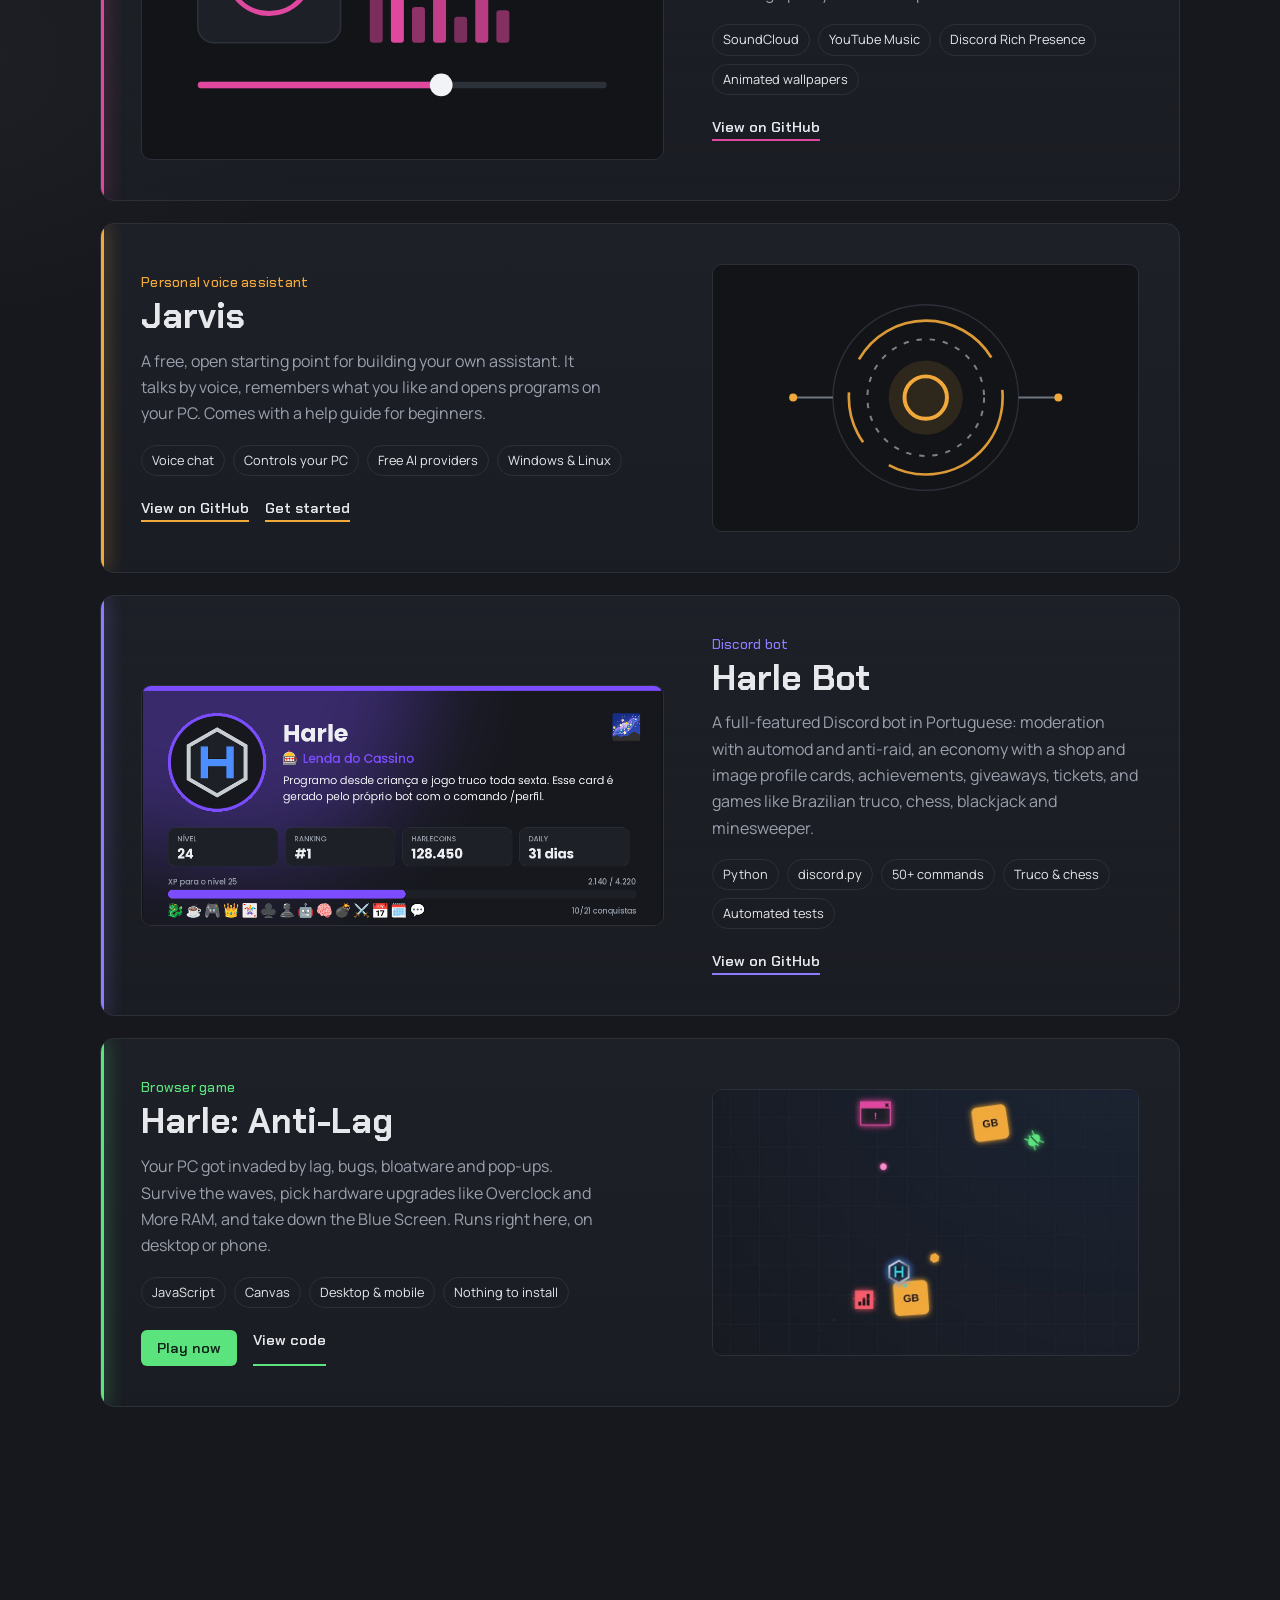
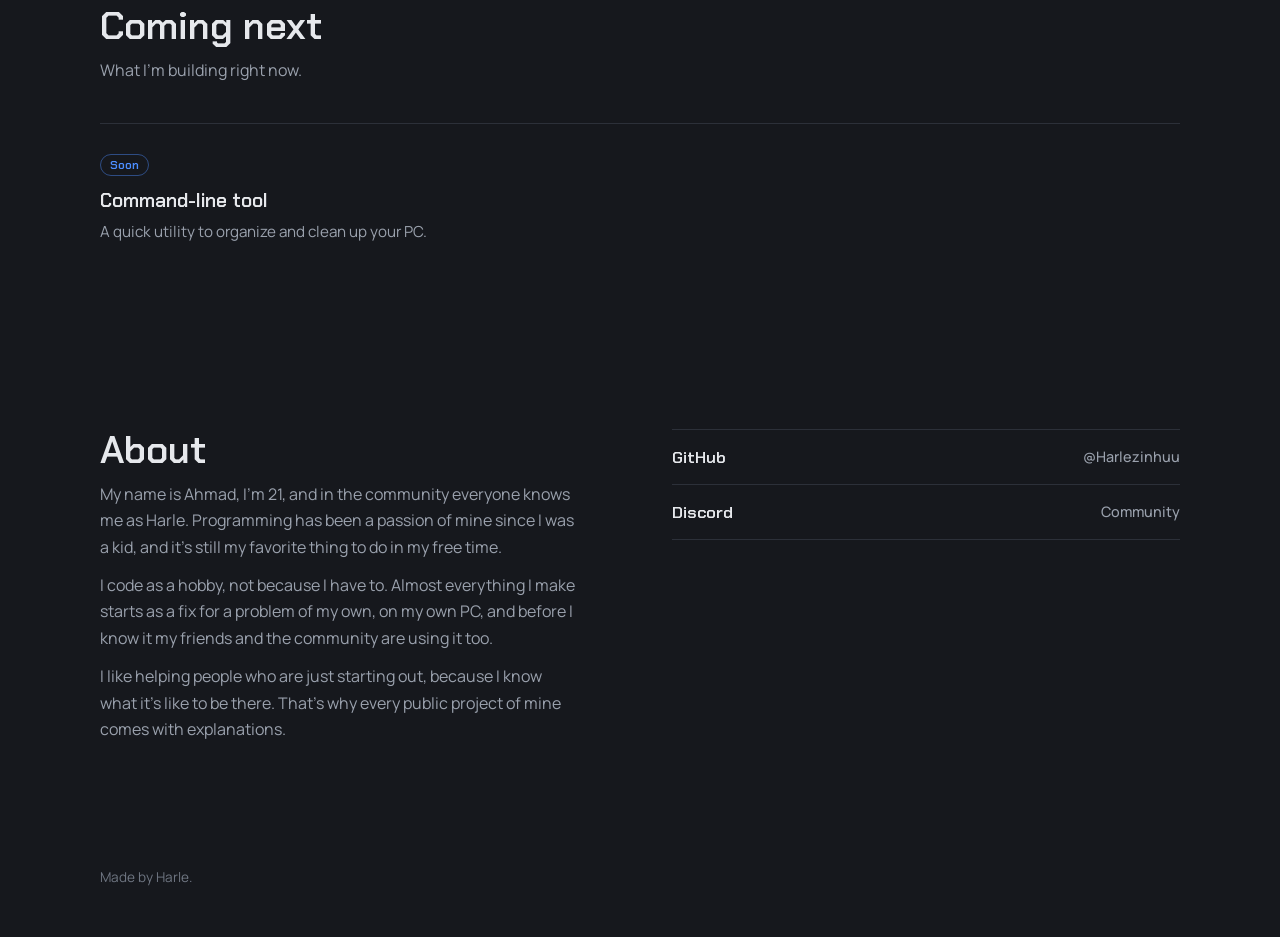
==== commit 5c77a9b5: "Adiciona o jogo Harle: Anti-Lag Jogo de navegador jogável direto no site (jogo/), no PC e no celular" ====
--- a/index.html
+++ b/index.html
@@ -4,7 +4,7 @@
 <meta charset="utf-8">
 <meta name="viewport" content="width=device-width, initial-scale=1">
 <title>Harle — Portfólio</title>
-<meta name="description" content="Projetos do Harle: otimizador de FPS, player de música e assistente pessoal.">
+<meta name="description" content="Projetos do Harle: otimizador de FPS, player de música, assistente pessoal, bot de Discord e um jogo para jogar no navegador.">
 <link rel="icon" href="data:image/svg+xml,%3Csvg xmlns='http://www.w3.org/2000/svg' viewBox='0 0 64 64'%3E%3Cdefs%3E%3ClinearGradient id='g' x1='0' y1='0' x2='1' y2='1'%3E%3Cstop offset='0' stop-color='%23eef1f5'/%3E%3Cstop offset='.55' stop-color='%238a919c'/%3E%3Cstop offset='1' stop-color='%23d3d8df'/%3E%3C/linearGradient%3E%3C/defs%3E%3Cpath d='M32 3 57 17.5v29L32 61 7 46.5v-29z' fill='%2316181d' stroke='url(%23g)' stroke-width='4'/%3E%3Cpath d='M23 19v26M41 19v26M23 32h18' stroke='%234c8dff' stroke-width='6' stroke-linecap='round'/%3E%3C/svg%3E">
 <link rel="preconnect" href="https://fonts.googleapis.com">
 <link rel="preconnect" href="https://fonts.gstatic.com" crossorigin>
@@ -24,6 +24,7 @@
   --magenta:#e0479e;     /* Harle Player */
   --amber:#f2a93b;       /* Jarvis */
   --violet:#8b7bff;      /* Harle Bot */
+  --green:#5be37d;       /* Anti-Lag (jogo) */
   --silver:linear-gradient(105deg,var(--silver-2) 0%,var(--silver-1) 28%,var(--silver-3) 52%,var(--silver-1) 74%,var(--silver-2) 100%);
   --radius-sm:6px;
   --radius-lg:14px;
@@ -99,6 +100,9 @@
 .project.player{--accent:var(--magenta)}
 .project.jarvis{--accent:var(--amber)}
 .project.bot{--accent:var(--violet)}
+.project.jogo{--accent:var(--green)}
+.links a.play{background:var(--green);color:#10261a;border:0;padding:8px 16px;border-radius:var(--radius-sm)}
+.links a.play:hover{color:#10261a;background:#78ec95}
 .project.bot .art{aspect-ratio:1000/460}
 .project.bot .art.shot img{object-fit:contain}
 .links a[hidden]{display:none}
@@ -122,6 +126,7 @@
 
 /* em breve */
 .next{display:grid;grid-template-columns:repeat(2,1fr);border-top:1px solid var(--line)}
+.next.um{grid-template-columns:1fr}
 .next div{padding:26px 22px 8px 0}
 .next div + div{padding-left:22px;border-left:1px solid var(--line)}
 .next h3{font:600 1.2rem var(--display);margin-bottom:6px}
@@ -181,16 +186,16 @@
       <span class="en">I build apps for people who game, listen to music, and like their PC set up their way.</span>
     </p>
     <p class="sub">
-      <span class="pt">Otimizador de FPS, player de música, assistente pessoal e um bot de Discord completo. Tudo feito por mim, com o código no GitHub.</span>
-      <span class="en">An FPS optimizer, a music player, a personal assistant and a full Discord bot. All built by me, with the code on GitHub.</span>
+      <span class="pt">Otimizador de FPS, player de música, assistente pessoal, um bot de Discord completo e até um jogo que roda aqui no site. Tudo feito por mim, com o código no GitHub.</span>
+      <span class="en">An FPS optimizer, a music player, a personal assistant, a full Discord bot and even a game that runs right here on the site. All built by me, with the code on GitHub.</span>
     </p>
     <div class="actions">
       <a class="btn primary" href="#projetos"><span class="pt">Ver projetos</span><span class="en">See projects</span></a>
-      <a class="btn" href="https://github.com/Harlezinhuu" target="_blank" rel="noopener">
+      <a data-goatcounter-click="perfil-github" class="btn" href="https://github.com/Harlezinhuu" target="_blank" rel="noopener">
         <svg viewBox="0 0 24 24" fill="currentColor" aria-hidden="true"><path d="M12 .5a11.5 11.5 0 0 0-3.64 22.41c.58.1.79-.25.79-.56v-2c-3.2.7-3.88-1.37-3.88-1.37-.52-1.33-1.28-1.69-1.28-1.69-1.05-.72.08-.7.08-.7 1.16.08 1.77 1.19 1.77 1.19 1.03 1.77 2.7 1.26 3.36.96.1-.75.4-1.26.73-1.55-2.55-.29-5.24-1.28-5.24-5.68 0-1.26.45-2.28 1.19-3.09-.12-.29-.52-1.46.11-3.05 0 0 .97-.31 3.17 1.18a11 11 0 0 1 5.77 0c2.2-1.49 3.17-1.18 3.17-1.18.63 1.59.23 2.76.11 3.05.74.81 1.19 1.83 1.19 3.09 0 4.41-2.69 5.39-5.26 5.67.41.36.78 1.06.78 2.14v3.17c0 .31.21.67.8.56A11.5 11.5 0 0 0 12 .5Z"/></svg>
         GitHub
       </a>
-      <a class="btn" href="https://discord.gg/rDb9raznQ7" target="_blank" rel="noopener">
+      <a data-goatcounter-click="discord" class="btn" href="https://discord.gg/rDb9raznQ7" target="_blank" rel="noopener">
         <svg viewBox="0 0 24 24" fill="currentColor" aria-hidden="true"><path d="M20.3 4.4A19.6 19.6 0 0 0 15.4 3l-.6 1.3a18.2 18.2 0 0 0-5.6 0L8.6 3a19.5 19.5 0 0 0-4.9 1.5C.6 9.1-.3 13.6.2 18a19.8 19.8 0 0 0 6 3l1.3-2.1c-.7-.3-1.4-.6-2-1l.5-.4a14 14 0 0 0 12 0l.5.4c-.6.4-1.3.7-2 1l1.3 2.1a19.7 19.7 0 0 0 6-3c.5-5.1-.9-9.6-3.5-13.6ZM8.1 15.3c-1.2 0-2.2-1.1-2.2-2.4s1-2.4 2.2-2.4 2.2 1.1 2.2 2.4-1 2.4-2.2 2.4Zm7.8 0c-1.2 0-2.2-1.1-2.2-2.4s1-2.4 2.2-2.4 2.2 1.1 2.2 2.4-1 2.4-2.2 2.4Z"/></svg>
         <span class="pt">Comunidade</span><span class="en">Community</span>
       </a>
@@ -220,8 +225,8 @@
           <li><span class="pt">Medição antes/depois</span><span class="en">Before/after benchmark</span></li>
         </ul>
         <div class="links">
-          <a href="https://github.com/Harlezinhuu/HarleOptimizer/releases" target="_blank" rel="noopener"><span class="pt">Baixar</span><span class="en">Download</span></a>
-          <a href="https://github.com/Harlezinhuu/HarleOptimizer" target="_blank" rel="noopener"><span class="pt">Ver código</span><span class="en">View code</span></a>
+          <a data-goatcounter-click="harle-baixar" href="https://github.com/Harlezinhuu/HarleOptimizer/releases" target="_blank" rel="noopener"><span class="pt">Baixar</span><span class="en">Download</span></a>
+          <a data-goatcounter-click="harle-github" href="https://github.com/Harlezinhuu/HarleOptimizer" target="_blank" rel="noopener"><span class="pt">Ver código</span><span class="en">View code</span></a>
         </div>
       </div>
       <div class="art" aria-hidden="true">
@@ -256,7 +261,7 @@
           <li><span class="pt">Wallpapers animados</span><span class="en">Animated wallpapers</span></li>
         </ul>
         <div class="links">
-          <a href="https://github.com/Harlezinhuu/HarlePlayer" target="_blank" rel="noopener"><span class="pt">Ver no GitHub</span><span class="en">View on GitHub</span></a>
+          <a data-goatcounter-click="harleplayer-github" href="https://github.com/Harlezinhuu/HarlePlayer" target="_blank" rel="noopener"><span class="pt">Ver no GitHub</span><span class="en">View on GitHub</span></a>
         </div>
       </div>
       <div class="art shot">
@@ -297,8 +302,8 @@
           <li>Windows &amp; Linux</li>
         </ul>
         <div class="links">
-          <a href="https://github.com/Harlezinhuu/Jarvis-base" target="_blank" rel="noopener"><span class="pt">Ver no GitHub</span><span class="en">View on GitHub</span></a>
-          <a href="https://github.com/Harlezinhuu/Jarvis-base/blob/main/COMECE-AQUI.md" target="_blank" rel="noopener"><span class="pt">Comece aqui</span><span class="en">Get started</span></a>
+          <a data-goatcounter-click="jarvis-github" href="https://github.com/Harlezinhuu/Jarvis-base" target="_blank" rel="noopener"><span class="pt">Ver no GitHub</span><span class="en">View on GitHub</span></a>
+          <a data-goatcounter-click="jarvis-comece-aqui" href="https://github.com/Harlezinhuu/Jarvis-base/blob/main/COMECE-AQUI.md" target="_blank" rel="noopener"><span class="pt">Comece aqui</span><span class="en">Get started</span></a>
         </div>
       </div>
       <div class="art shot">
@@ -333,12 +338,36 @@
         <div class="links">
           <!-- O link de convite é montado a partir do Application ID (data-client-id). -->
           <a id="convite-bot" data-client-id="" data-permissions="1099780189302" href="#" target="_blank" rel="noopener" hidden><span class="pt">Adicionar ao servidor</span><span class="en">Add to server</span></a>
-          <a href="https://github.com/Harlezinhuu/HarleBot" target="_blank" rel="noopener"><span class="pt">Ver no GitHub</span><span class="en">View on GitHub</span></a>
+          <a data-goatcounter-click="harlebot-github" href="https://github.com/Harlezinhuu/HarleBot" target="_blank" rel="noopener"><span class="pt">Ver no GitHub</span><span class="en">View on GitHub</span></a>
         </div>
       </div>
       <div class="art shot">
         <img src="assets/harlebot-perfil.png" alt="Card de perfil gerado pelo Harle Bot" loading="lazy" width="1000" height="460">
       </div>
+    </article>
+    <!-- ANTI-LAG (jogo) -->
+    <article class="project jogo">
+      <div>
+        <div class="kind"><span class="pt">Jogo de navegador</span><span class="en">Browser game</span></div>
+        <h3>Harle: Anti-Lag</h3>
+        <p>
+          <span class="pt">Seu PC foi invadido por lag, bugs, bloatware e pop-ups. Sobreviva às ondas, escolha melhorias de hardware como Overclock e Mais RAM e derrube a Tela Azul. Roda aqui mesmo, no PC ou no celular.</span>
+          <span class="en">Your PC got invaded by lag, bugs, bloatware and pop-ups. Survive the waves, pick hardware upgrades like Overclock and More RAM, and take down the Blue Screen. Runs right here, on desktop or phone.</span>
+        </p>
+        <ul class="tags">
+          <li>JavaScript</li>
+          <li>Canvas</li>
+          <li><span class="pt">PC e celular</span><span class="en">Desktop &amp; mobile</span></li>
+          <li><span class="pt">Sem instalar nada</span><span class="en">Nothing to install</span></li>
+        </ul>
+        <div class="links">
+          <a class="play" data-goatcounter-click="jogo-jogar" href="jogo/"><span class="pt">Jogar agora</span><span class="en">Play now</span></a>
+          <a data-goatcounter-click="jogo-codigo" href="https://github.com/Harlezinhuu/Harlezinhuu.github.io/blob/main/jogo/index.html" target="_blank" rel="noopener"><span class="pt">Ver código</span><span class="en">View code</span></a>
+        </div>
+      </div>
+      <a class="art shot" href="jogo/" data-goatcounter-click="jogo-imagem" aria-label="Jogar Harle: Anti-Lag">
+        <img src="assets/antilag.jpg" alt="Partida do Harle: Anti-Lag" loading="lazy" width="960" height="600">
+      </a>
     </article>
   </section>
 
@@ -348,12 +377,7 @@
       <span class="pt">O que estou construindo agora.</span>
       <span class="en">What I'm building right now.</span>
     </p>
-    <div class="next">
-      <div>
-        <span class="soon"><span class="pt">Em breve</span><span class="en">Soon</span></span>
-        <h3><span class="pt">Jogo de navegador</span><span class="en">Browser game</span></h3>
-        <p><span class="pt">Jogável direto aqui no site, sem instalar nada.</span><span class="en">Playable right here on the site, nothing to install.</span></p>
-      </div>
+    <div class="next um">
       <div>
         <span class="soon"><span class="pt">Em breve</span><span class="en">Soon</span></span>
         <h3><span class="pt">Ferramenta de terminal</span><span class="en">Command-line tool</span></h3>
@@ -379,8 +403,8 @@
       </p>
     </div>
     <div class="contact">
-      <a href="https://github.com/Harlezinhuu" target="_blank" rel="noopener"><span>GitHub</span><span>@Harlezinhuu</span></a>
-      <a href="https://discord.gg/rDb9raznQ7" target="_blank" rel="noopener"><span>Discord</span><span><span class="pt">Comunidade</span><span class="en">Community</span></span></a>
+      <a data-goatcounter-click="perfil-github" href="https://github.com/Harlezinhuu" target="_blank" rel="noopener"><span>GitHub</span><span>@Harlezinhuu</span></a>
+      <a data-goatcounter-click="discord" href="https://discord.gg/rDb9raznQ7" target="_blank" rel="noopener"><span>Discord</span><span><span class="pt">Comunidade</span><span class="en">Community</span></span></a>
     </div>
   </section>
 </main>
@@ -413,5 +437,7 @@
   a.hidden=false;
 })();
 </script>
+<!-- Contador de visitas privado (GoatCounter: sem cookies, os números só aparecem no painel do dono) -->
+<script data-goatcounter="https://harle.goatcounter.com/count" async src="//gc.zgo.at/count.js"></script>
 </body>
 </html>
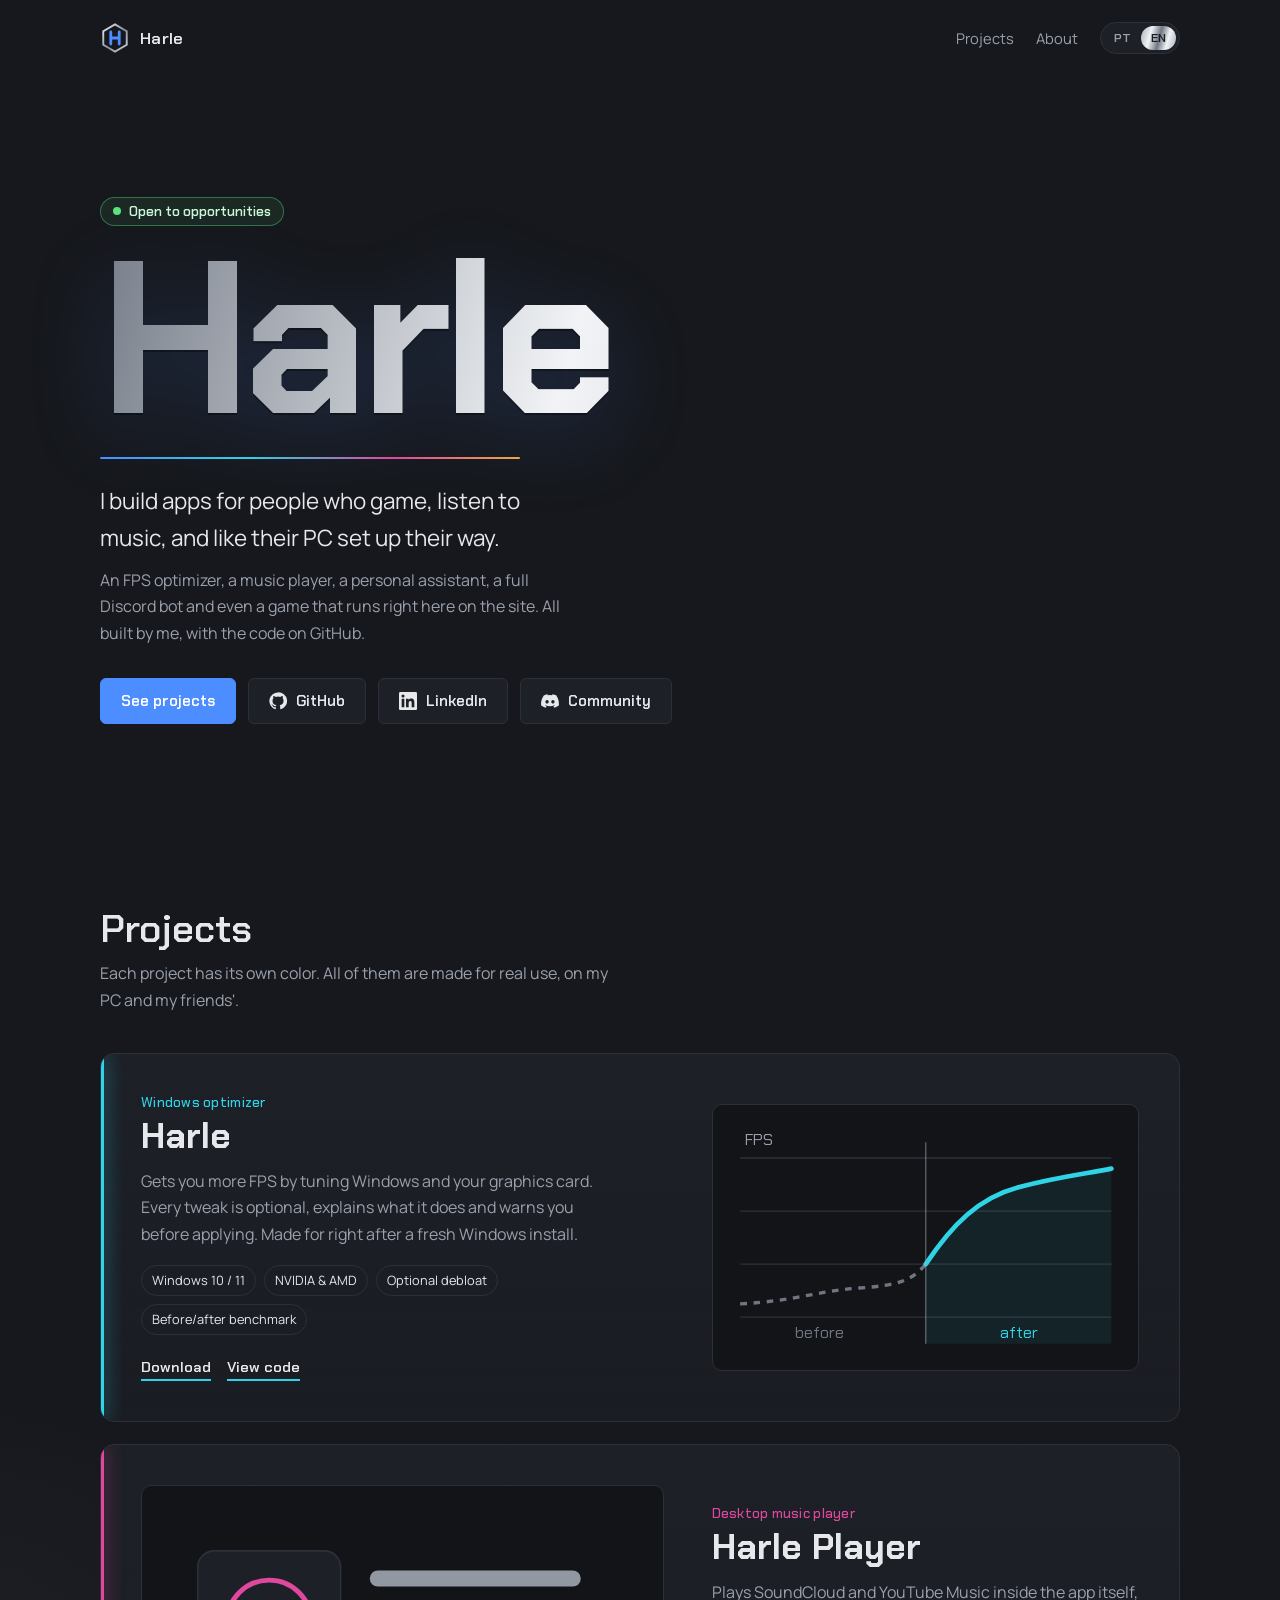
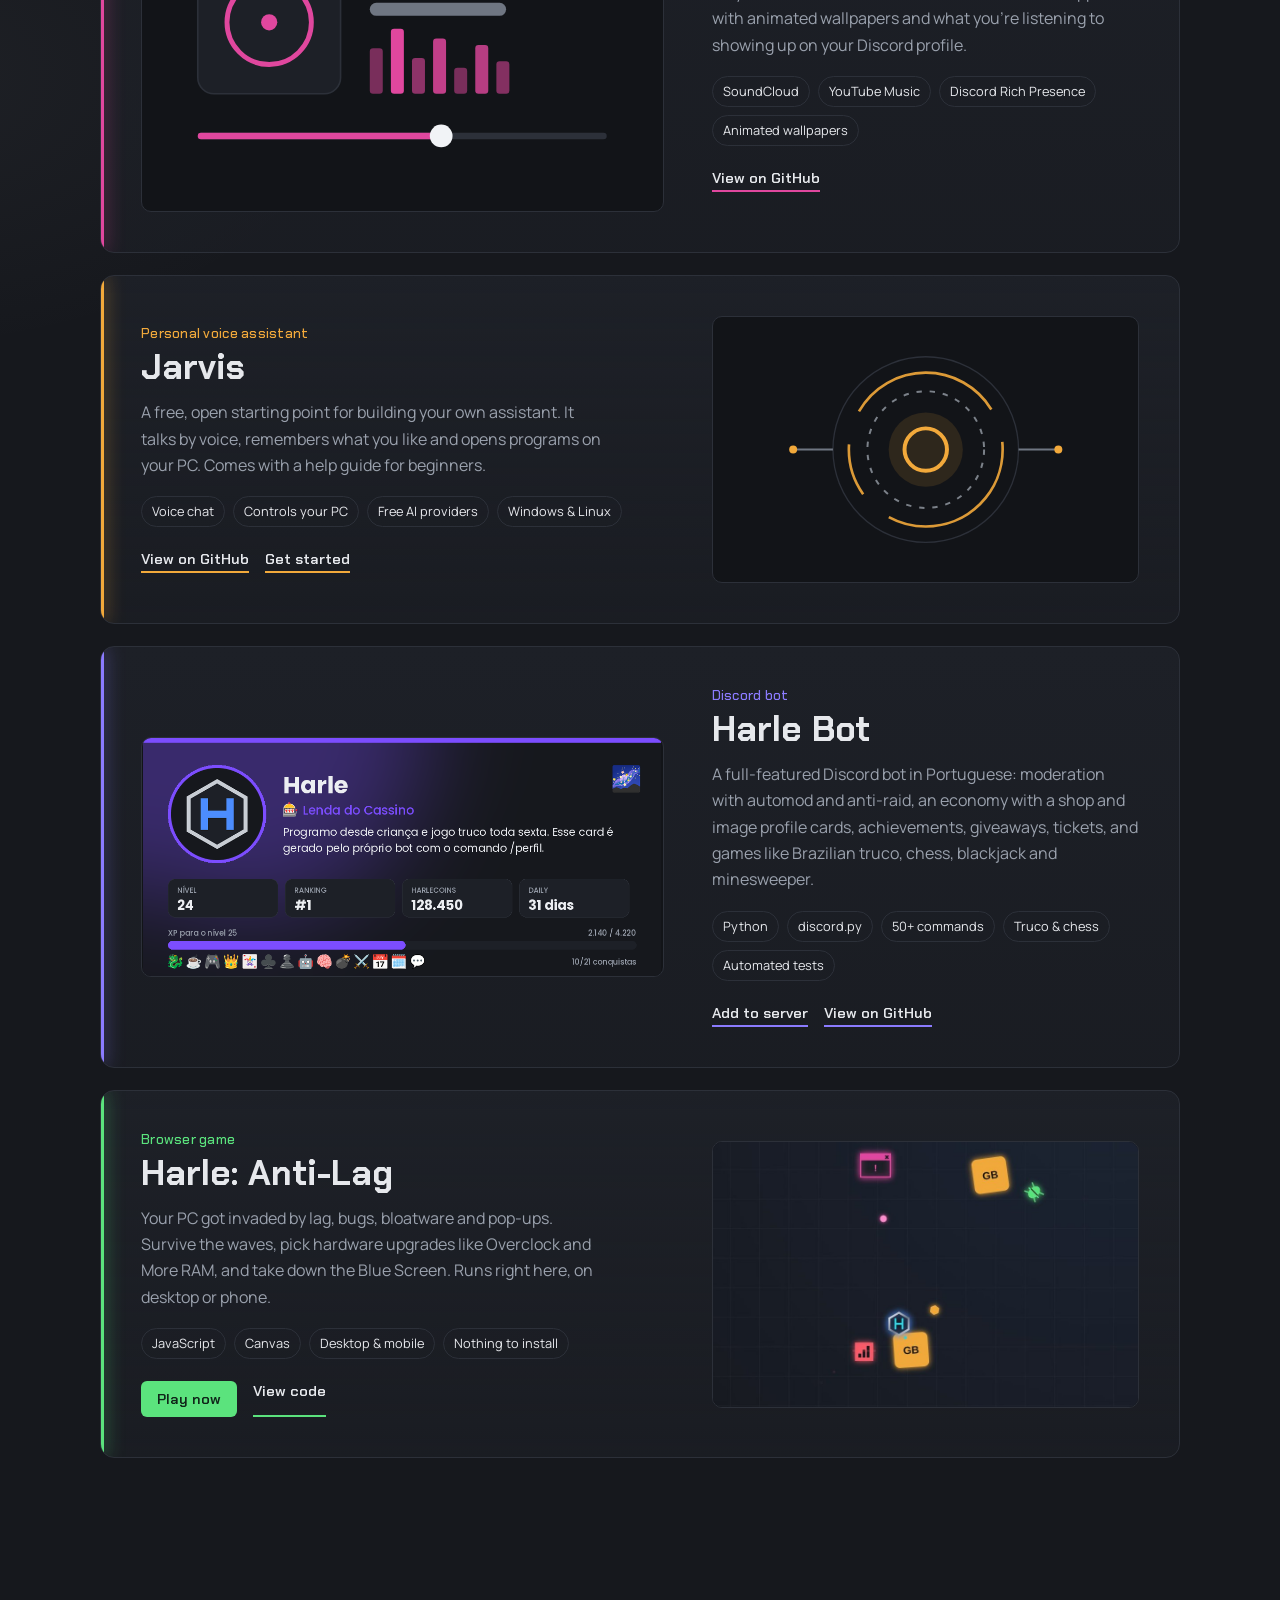
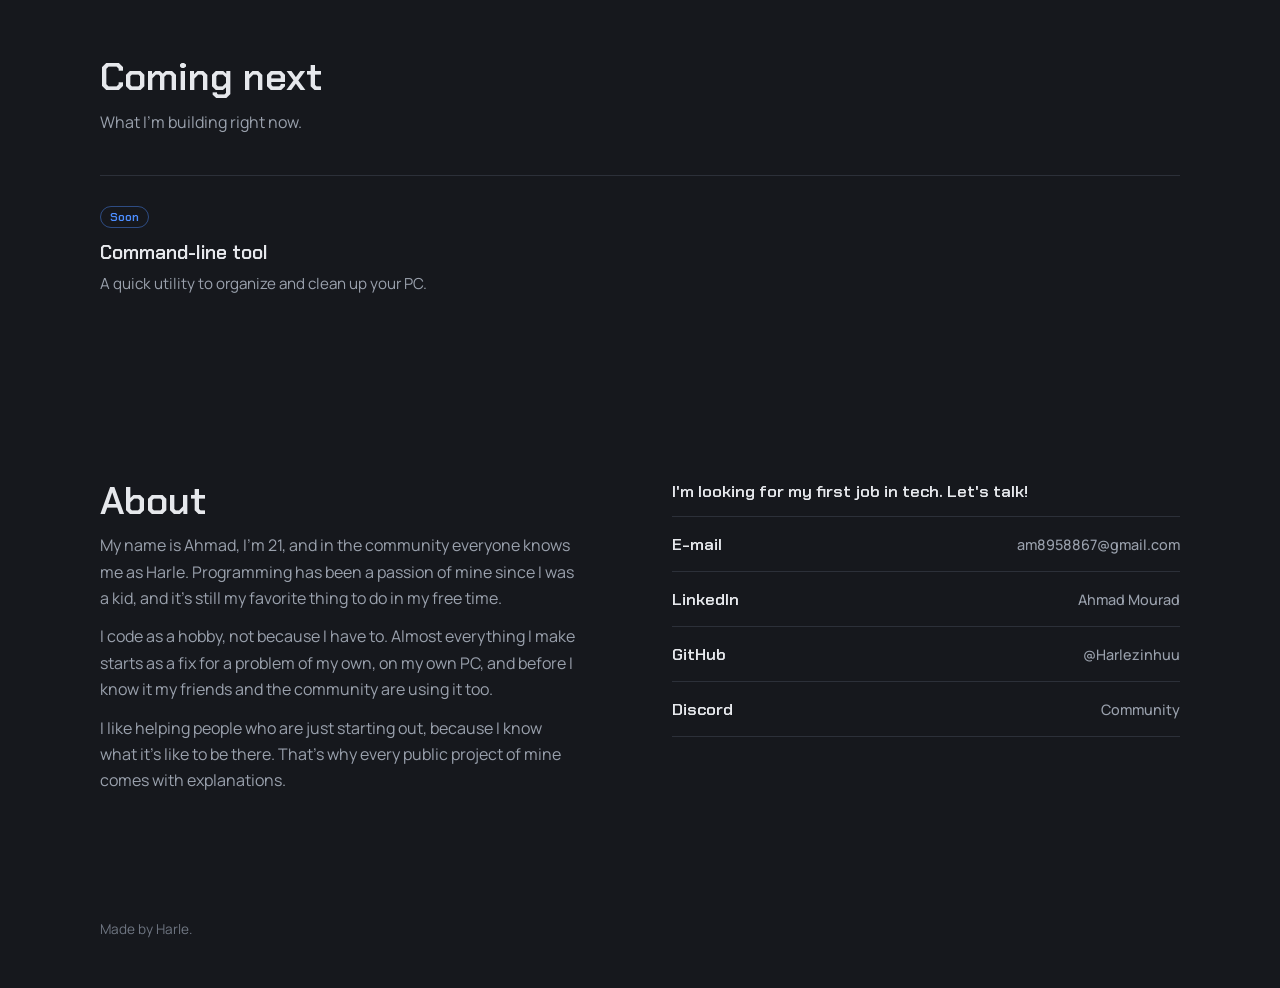
==== commit 4c818b97: "Contato, LinkedIn, convite do bot, placar online e prévia do link - E-mail e LinkedIn no site e selo" ====
--- a/index.html
+++ b/index.html
@@ -4,6 +4,14 @@
 <meta charset="utf-8">
 <meta name="viewport" content="width=device-width, initial-scale=1">
 <title>Harle — Portfólio</title>
+<meta property="og:type" content="website">
+<meta property="og:url" content="https://harlezinhuu.github.io/">
+<meta property="og:title" content="Harle — Portfólio">
+<meta property="og:description" content="Ahmad (Harle): otimizador de FPS, player de música, assistente por voz, bot de Discord e um jogo que roda no navegador.">
+<meta property="og:image" content="https://harlezinhuu.github.io/assets/og.png">
+<meta property="og:image:width" content="1200"><meta property="og:image:height" content="630">
+<meta name="twitter:card" content="summary_large_image">
+<meta name="theme-color" content="#16181d">
 <meta name="description" content="Projetos do Harle: otimizador de FPS, player de música, assistente pessoal, bot de Discord e um jogo para jogar no navegador.">
 <link rel="icon" href="data:image/svg+xml,%3Csvg xmlns='http://www.w3.org/2000/svg' viewBox='0 0 64 64'%3E%3Cdefs%3E%3ClinearGradient id='g' x1='0' y1='0' x2='1' y2='1'%3E%3Cstop offset='0' stop-color='%23eef1f5'/%3E%3Cstop offset='.55' stop-color='%238a919c'/%3E%3Cstop offset='1' stop-color='%23d3d8df'/%3E%3C/linearGradient%3E%3C/defs%3E%3Cpath d='M32 3 57 17.5v29L32 61 7 46.5v-29z' fill='%2316181d' stroke='url(%23g)' stroke-width='4'/%3E%3Cpath d='M23 19v26M41 19v26M23 32h18' stroke='%234c8dff' stroke-width='6' stroke-linecap='round'/%3E%3C/svg%3E">
 <link rel="preconnect" href="https://fonts.googleapis.com">
@@ -61,6 +69,9 @@
 
 /* ---------- hero ---------- */
 .hero{padding:clamp(48px,11vw,120px) 0 clamp(56px,9vw,96px)}
+.open{display:inline-flex;align-items:center;gap:8px;font:600 .82rem var(--display);color:#c9f7d6;border:1px solid rgba(91,227,125,.4);background:rgba(91,227,125,.08);border-radius:999px;padding:5px 12px;margin-bottom:22px}
+.open .dot{width:8px;height:8px;border-radius:50%;background:var(--green);box-shadow:0 0 0 0 rgba(91,227,125,.6);animation:pulso 2s infinite}
+@keyframes pulso{70%{box-shadow:0 0 0 8px rgba(91,227,125,0)}100%{box-shadow:0 0 0 0 rgba(91,227,125,0)}}
 .wordmark{
   font:700 clamp(5rem,22vw,13.5rem)/.85 var(--display);letter-spacing:-.035em;
   background:var(--silver);background-size:220% 100%;background-position:100% 0;
@@ -142,8 +153,9 @@
 .about p{color:var(--muted);max-width:48ch}
 .about p + p{margin-top:12px}
 .contact a{display:flex;justify-content:space-between;align-items:center;text-decoration:none;padding:16px 0;border-bottom:1px solid var(--line);font:600 1.05rem var(--display)}
-.contact a:first-child{border-top:1px solid var(--line)}
-.contact a span:last-child{color:var(--muted);font:500 .9rem var(--body)}
+.contact a:first-child,.contact .cta + a{border-top:1px solid var(--line)}
+.contact a span:last-child{color:var(--muted);font:500 .9rem var(--body);overflow-wrap:anywhere;text-align:right;margin-left:12px}
+.contact .cta{color:var(--text);font:600 1.05rem var(--display);margin-bottom:14px}
 .contact a:hover span:first-child{color:var(--blue)}
 @media (max-width:760px){.about{grid-template-columns:1fr}}
 
@@ -179,6 +191,7 @@
 
 <main>
   <section class="wrap hero" aria-labelledby="t">
+    <div class="open"><span class="dot" aria-hidden="true"></span><span class="pt">Aberto a oportunidades</span><span class="en">Open to opportunities</span></div>
     <h1 id="t" class="wordmark">Harle</h1>
     <div class="rule" aria-hidden="true"></div>
     <p>
@@ -194,6 +207,10 @@
       <a data-goatcounter-click="perfil-github" class="btn" href="https://github.com/Harlezinhuu" target="_blank" rel="noopener">
         <svg viewBox="0 0 24 24" fill="currentColor" aria-hidden="true"><path d="M12 .5a11.5 11.5 0 0 0-3.64 22.41c.58.1.79-.25.79-.56v-2c-3.2.7-3.88-1.37-3.88-1.37-.52-1.33-1.28-1.69-1.28-1.69-1.05-.72.08-.7.08-.7 1.16.08 1.77 1.19 1.77 1.19 1.03 1.77 2.7 1.26 3.36.96.1-.75.4-1.26.73-1.55-2.55-.29-5.24-1.28-5.24-5.68 0-1.26.45-2.28 1.19-3.09-.12-.29-.52-1.46.11-3.05 0 0 .97-.31 3.17 1.18a11 11 0 0 1 5.77 0c2.2-1.49 3.17-1.18 3.17-1.18.63 1.59.23 2.76.11 3.05.74.81 1.19 1.83 1.19 3.09 0 4.41-2.69 5.39-5.26 5.67.41.36.78 1.06.78 2.14v3.17c0 .31.21.67.8.56A11.5 11.5 0 0 0 12 .5Z"/></svg>
         GitHub
+      </a>
+      <a data-goatcounter-click="linkedin" class="btn" href="https://www.linkedin.com/in/ahmad-mourad-bb0960300/" target="_blank" rel="noopener">
+        <svg viewBox="0 0 24 24" fill="currentColor" aria-hidden="true"><path d="M20.45 20.45h-3.56v-5.57c0-1.33-.02-3.04-1.85-3.04-1.85 0-2.14 1.45-2.14 2.94v5.67H9.35V9h3.41v1.56h.05c.48-.9 1.64-1.85 3.37-1.85 3.6 0 4.27 2.37 4.27 5.46v6.28ZM5.34 7.43a2.06 2.06 0 1 1 0-4.13 2.06 2.06 0 0 1 0 4.13ZM7.12 20.45H3.56V9h3.56v11.45ZM22.22 0H1.77C.79 0 0 .77 0 1.73v20.54C0 23.23.79 24 1.77 24h20.45c.98 0 1.78-.77 1.78-1.73V1.73C24 .77 23.2 0 22.22 0Z"/></svg>
+        LinkedIn
       </a>
       <a data-goatcounter-click="discord" class="btn" href="https://discord.gg/rDb9raznQ7" target="_blank" rel="noopener">
         <svg viewBox="0 0 24 24" fill="currentColor" aria-hidden="true"><path d="M20.3 4.4A19.6 19.6 0 0 0 15.4 3l-.6 1.3a18.2 18.2 0 0 0-5.6 0L8.6 3a19.5 19.5 0 0 0-4.9 1.5C.6 9.1-.3 13.6.2 18a19.8 19.8 0 0 0 6 3l1.3-2.1c-.7-.3-1.4-.6-2-1l.5-.4a14 14 0 0 0 12 0l.5.4c-.6.4-1.3.7-2 1l1.3 2.1a19.7 19.7 0 0 0 6-3c.5-5.1-.9-9.6-3.5-13.6ZM8.1 15.3c-1.2 0-2.2-1.1-2.2-2.4s1-2.4 2.2-2.4 2.2 1.1 2.2 2.4-1 2.4-2.2 2.4Zm7.8 0c-1.2 0-2.2-1.1-2.2-2.4s1-2.4 2.2-2.4 2.2 1.1 2.2 2.4-1 2.4-2.2 2.4Z"/></svg>
@@ -337,7 +354,7 @@
         </ul>
         <div class="links">
           <!-- O link de convite é montado a partir do Application ID (data-client-id). -->
-          <a id="convite-bot" data-client-id="" data-permissions="1099780189302" href="#" target="_blank" rel="noopener" hidden><span class="pt">Adicionar ao servidor</span><span class="en">Add to server</span></a>
+          <a id="convite-bot" data-client-id="1561140467351949403" data-permissions="1099780189302" href="#" target="_blank" rel="noopener" hidden><span class="pt">Adicionar ao servidor</span><span class="en">Add to server</span></a>
           <a data-goatcounter-click="harlebot-github" href="https://github.com/Harlezinhuu/HarleBot" target="_blank" rel="noopener"><span class="pt">Ver no GitHub</span><span class="en">View on GitHub</span></a>
         </div>
       </div>
@@ -403,6 +420,9 @@
       </p>
     </div>
     <div class="contact">
+      <p class="cta"><span class="pt">Estou procurando minha primeira vaga na área. Bora conversar?</span><span class="en">I'm looking for my first job in tech. Let's talk!</span></p>
+      <a data-goatcounter-click="email" href="mailto:am8958867@gmail.com"><span>E-mail</span><span>am8958867@gmail.com</span></a>
+      <a data-goatcounter-click="linkedin" href="https://www.linkedin.com/in/ahmad-mourad-bb0960300/" target="_blank" rel="noopener"><span>LinkedIn</span><span>Ahmad Mourad</span></a>
       <a data-goatcounter-click="perfil-github" href="https://github.com/Harlezinhuu" target="_blank" rel="noopener"><span>GitHub</span><span>@Harlezinhuu</span></a>
       <a data-goatcounter-click="discord" href="https://discord.gg/rDb9raznQ7" target="_blank" rel="noopener"><span>Discord</span><span><span class="pt">Comunidade</span><span class="en">Community</span></span></a>
     </div>
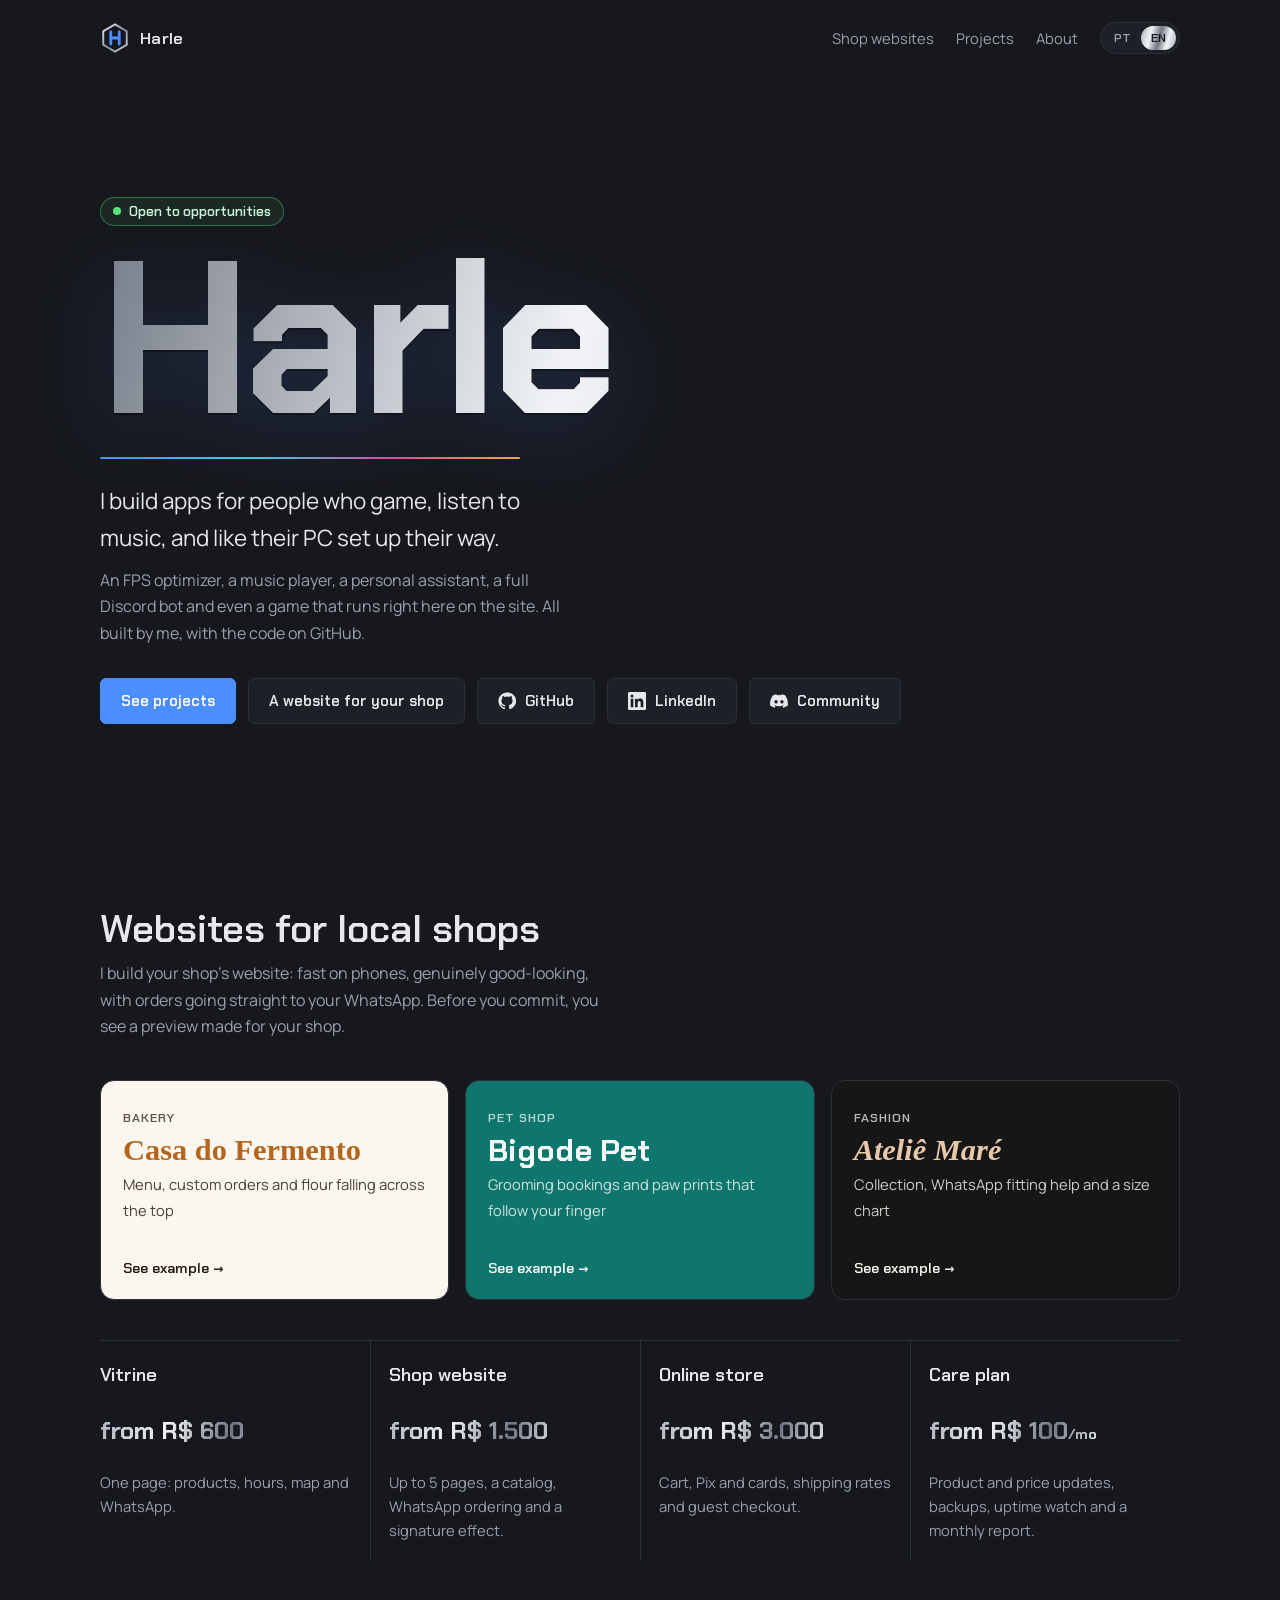
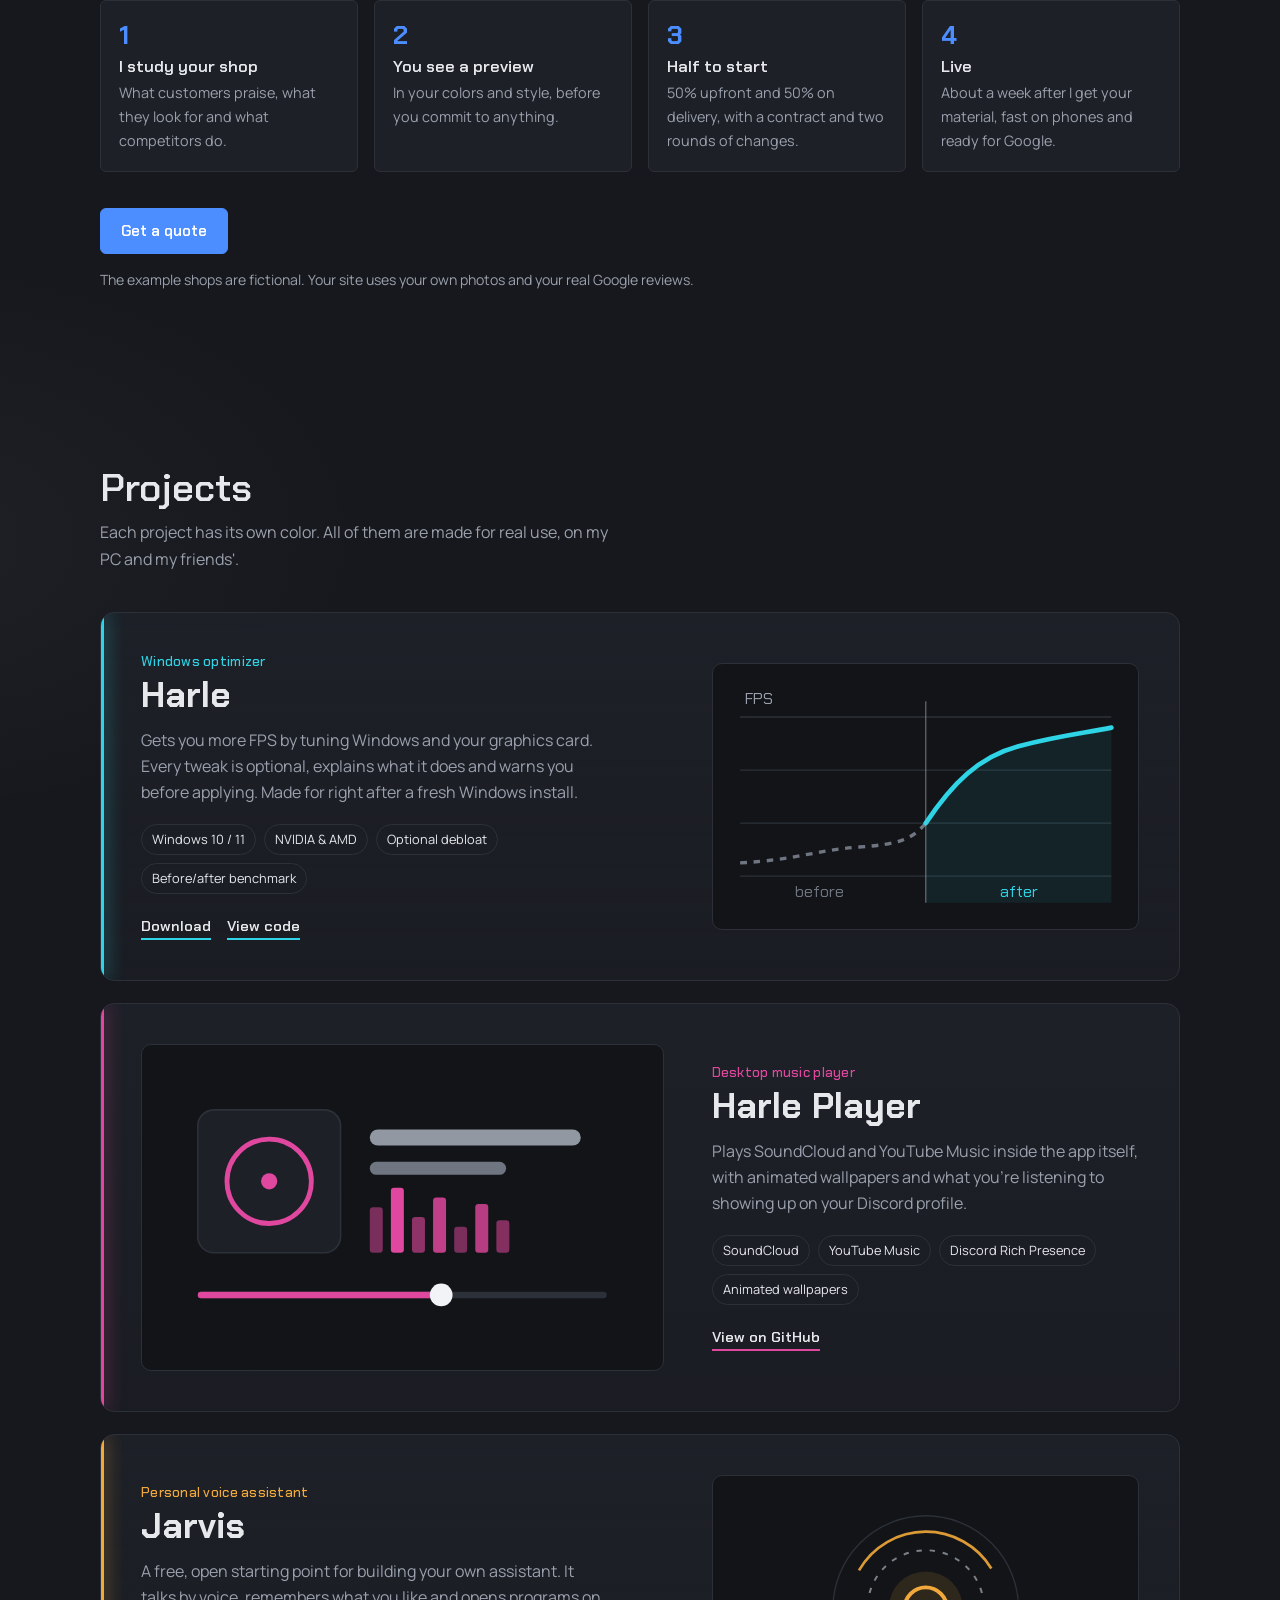
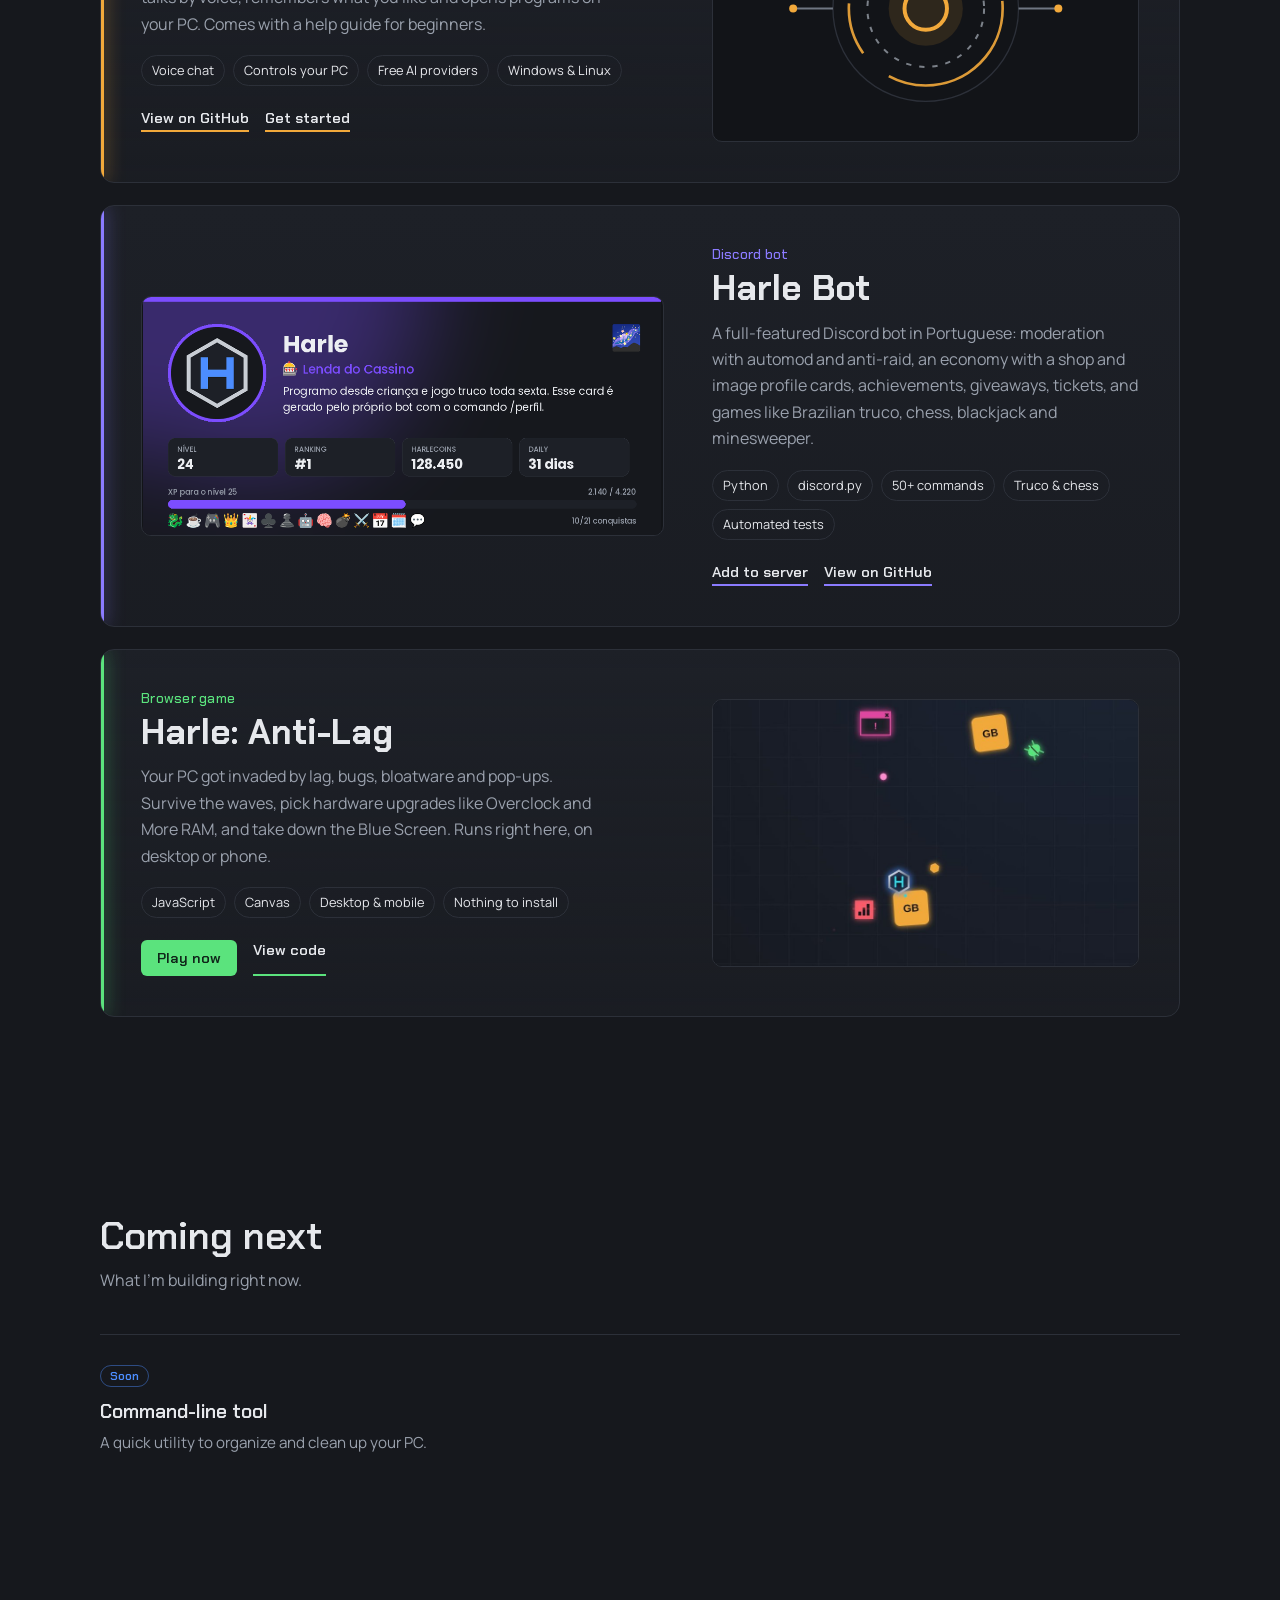
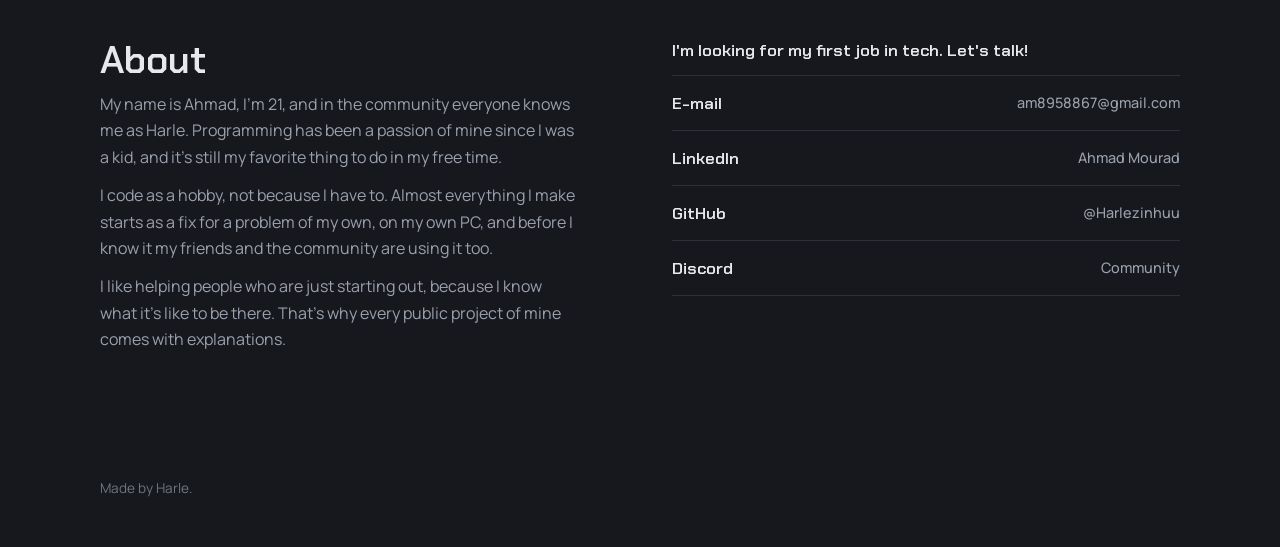
==== commit 1b10d505: "Sites para lojas: seção no portfólio e três sites de exemplo - Nova seção "Sites para lojas" (PT/EN)" ====
--- a/index.html
+++ b/index.html
@@ -12,7 +12,7 @@
 <meta property="og:image:width" content="1200"><meta property="og:image:height" content="630">
 <meta name="twitter:card" content="summary_large_image">
 <meta name="theme-color" content="#16181d">
-<meta name="description" content="Projetos do Harle: otimizador de FPS, player de música, assistente pessoal, bot de Discord e um jogo para jogar no navegador.">
+<meta name="description" content="Harle: sites para lojas, rápidos no celular e com pedido pelo WhatsApp. E projetos: otimizador de FPS, player de música, assistente pessoal, bot de Discord e um jogo para jogar no navegador.">
 <link rel="icon" href="data:image/svg+xml,%3Csvg xmlns='http://www.w3.org/2000/svg' viewBox='0 0 64 64'%3E%3Cdefs%3E%3ClinearGradient id='g' x1='0' y1='0' x2='1' y2='1'%3E%3Cstop offset='0' stop-color='%23eef1f5'/%3E%3Cstop offset='.55' stop-color='%238a919c'/%3E%3Cstop offset='1' stop-color='%23d3d8df'/%3E%3C/linearGradient%3E%3C/defs%3E%3Cpath d='M32 3 57 17.5v29L32 61 7 46.5v-29z' fill='%2316181d' stroke='url(%23g)' stroke-width='4'/%3E%3Cpath d='M23 19v26M41 19v26M23 32h18' stroke='%234c8dff' stroke-width='6' stroke-linecap='round'/%3E%3C/svg%3E">
 <link rel="preconnect" href="https://fonts.googleapis.com">
 <link rel="preconnect" href="https://fonts.gstatic.com" crossorigin>
@@ -116,7 +116,7 @@
 .links a.play:hover{color:#10261a;background:#78ec95}
 .project.bot .art{aspect-ratio:1000/460}
 .project.bot .art.shot img{object-fit:contain}
-.links a[hidden]{display:none}
+.links a[hidden],.btn[hidden]{display:none}
 .kind{font:500 .85rem var(--display);color:var(--accent);margin-bottom:6px;letter-spacing:.02em}
 .project h3{font:700 clamp(1.6rem,3.6vw,2.2rem)/1.1 var(--display);margin-bottom:12px}
 .project p{color:var(--muted);max-width:46ch}
@@ -148,6 +148,37 @@
   .next div,.next div + div{padding:22px 0;border-left:0;border-bottom:1px solid var(--line)}
 }
 
+/* sites para lojas */
+.lojas-grid{display:grid;grid-template-columns:repeat(3,1fr);gap:16px;margin-bottom:40px}
+.demo-loja{display:flex;flex-direction:column;justify-content:space-between;min-height:220px;padding:22px;border-radius:var(--radius-lg);text-decoration:none;border:1px solid var(--line);position:relative;overflow:hidden;transition:transform .2s,border-color .2s}
+.demo-loja:hover{transform:translateY(-3px);border-color:var(--silver-3)}
+.demo-loja .tipo{font:600 .78rem var(--display);letter-spacing:.08em;text-transform:uppercase;opacity:.75}
+.demo-loja b{font-size:1.9rem;line-height:1.05;display:block;margin:6px 0 4px}
+.demo-loja small{font-size:.92rem;opacity:.85}
+.demo-loja .ver{font:600 .9rem var(--display);margin-top:18px}
+.demo-loja.padaria{background:#FBF6EE;color:#2B1D14}.demo-loja.padaria b{font-family:Georgia,serif;color:#B5651D}
+.demo-loja.pet{background:#0F766E;color:#F3F7F5}.demo-loja.pet b{font-family:var(--display)}
+.demo-loja.moda{background:#161616;color:#F2EEE8}.demo-loja.moda b{font-family:Georgia,serif;font-style:italic;color:#E7C9A9}
+.pacotes{display:grid;grid-template-columns:repeat(4,1fr);border-top:1px solid var(--line);margin-bottom:40px}
+.pacotes div{padding:22px 18px 18px 0}
+.pacotes div + div{padding-left:18px;border-left:1px solid var(--line)}
+.pacotes h3{font:600 1.15rem var(--display);margin-bottom:4px}
+.pacotes .de{font:700 1.5rem var(--display);background:var(--silver);-webkit-background-clip:text;background-clip:text;color:transparent;margin:6px 0}
+.pacotes p{color:var(--muted);font-size:.92rem}
+.etapas{display:grid;grid-template-columns:repeat(4,1fr);gap:16px;padding:0;list-style:none;counter-reset:e;margin-bottom:36px}
+.etapas li{counter-increment:e;padding:18px;border-radius:var(--radius-sm);background:var(--bg-raised);border:1px solid var(--line)}
+.etapas li::before{content:counter(e);font:700 1.6rem var(--display);color:var(--blue);display:block}
+.etapas h3{font:600 1.02rem var(--display);margin:4px 0}
+.etapas p{color:var(--muted);font-size:.9rem}
+.nota-pequena{color:var(--muted);font-size:.88rem;margin-top:14px}
+@media (max-width:860px){
+  .lojas-grid{grid-template-columns:1fr}
+  .pacotes,.etapas{grid-template-columns:1fr 1fr}
+  .pacotes div:nth-child(3){padding-left:0;border-left:0}
+  .pacotes div:nth-child(n+3){border-top:1px solid var(--line)}
+}
+@media (max-width:480px){.pacotes,.etapas{grid-template-columns:1fr}.pacotes div,.pacotes div + div{padding:18px 0;border-left:0}}
+
 /* sobre / contato */
 .about{display:grid;grid-template-columns:1fr 1fr;gap:clamp(24px,5vw,64px);align-items:start}
 .about p{color:var(--muted);max-width:48ch}
@@ -180,6 +211,7 @@
     Harle
   </a>
   <nav>
+    <a class="navlink" href="#lojas"><span class="pt">Sites para lojas</span><span class="en">Shop websites</span></a>
     <a class="navlink" href="#projetos"><span class="pt">Projetos</span><span class="en">Projects</span></a>
     <a class="navlink" href="#sobre"><span class="pt">Sobre</span><span class="en">About</span></a>
     <div class="lang" role="group" aria-label="Idioma / Language">
@@ -204,6 +236,7 @@
     </p>
     <div class="actions">
       <a class="btn primary" href="#projetos"><span class="pt">Ver projetos</span><span class="en">See projects</span></a>
+      <a data-goatcounter-click="hero-lojas" class="btn" href="#lojas"><span class="pt">Site para a sua loja</span><span class="en">A website for your shop</span></a>
       <a data-goatcounter-click="perfil-github" class="btn" href="https://github.com/Harlezinhuu" target="_blank" rel="noopener">
         <svg viewBox="0 0 24 24" fill="currentColor" aria-hidden="true"><path d="M12 .5a11.5 11.5 0 0 0-3.64 22.41c.58.1.79-.25.79-.56v-2c-3.2.7-3.88-1.37-3.88-1.37-.52-1.33-1.28-1.69-1.28-1.69-1.05-.72.08-.7.08-.7 1.16.08 1.77 1.19 1.77 1.19 1.03 1.77 2.7 1.26 3.36.96.1-.75.4-1.26.73-1.55-2.55-.29-5.24-1.28-5.24-5.68 0-1.26.45-2.28 1.19-3.09-.12-.29-.52-1.46.11-3.05 0 0 .97-.31 3.17 1.18a11 11 0 0 1 5.77 0c2.2-1.49 3.17-1.18 3.17-1.18.63 1.59.23 2.76.11 3.05.74.81 1.19 1.83 1.19 3.09 0 4.41-2.69 5.39-5.26 5.67.41.36.78 1.06.78 2.14v3.17c0 .31.21.67.8.56A11.5 11.5 0 0 0 12 .5Z"/></svg>
         GitHub
@@ -217,6 +250,50 @@
         <span class="pt">Comunidade</span><span class="en">Community</span>
       </a>
     </div>
+  </section>
+
+  <section id="lojas" class="wrap" aria-labelledby="l">
+    <h2 id="l"><span class="pt">Sites para lojas</span><span class="en">Websites for local shops</span></h2>
+    <p class="lead">
+      <span class="pt">Faço o site da sua loja: rápido no celular, bonito de verdade e com o pedido indo direto para o seu WhatsApp. Antes de fechar, você vê uma prévia com a cara da sua loja.</span>
+      <span class="en">I build your shop's website: fast on phones, genuinely good-looking, with orders going straight to your WhatsApp. Before you commit, you see a preview made for your shop.</span>
+    </p>
+
+    <div class="lojas-grid">
+      <a class="demo-loja padaria" href="lojas/padaria/" data-goatcounter-click="demo-padaria">
+        <div><span class="tipo"><span class="pt">Padaria</span><span class="en">Bakery</span></span><b>Casa do Fermento</b><small><span class="pt">Cardápio, encomendas e farinha caindo no topo</span><span class="en">Menu, custom orders and flour falling across the top</span></small></div>
+        <span class="ver"><span class="pt">Ver exemplo →</span><span class="en">See example →</span></span>
+      </a>
+      <a class="demo-loja pet" href="lojas/petshop/" data-goatcounter-click="demo-pet">
+        <div><span class="tipo">Pet shop</span><b>Bigode Pet</b><small><span class="pt">Banho e tosa com horário e patinhas que seguem o dedo</span><span class="en">Grooming bookings and paw prints that follow your finger</span></small></div>
+        <span class="ver"><span class="pt">Ver exemplo →</span><span class="en">See example →</span></span>
+      </a>
+      <a class="demo-loja moda" href="lojas/moda/" data-goatcounter-click="demo-moda">
+        <div><span class="tipo"><span class="pt">Moda</span><span class="en">Fashion</span></span><b>Ateliê Maré</b><small><span class="pt">Coleção, provador pelo WhatsApp e tabela de medidas</span><span class="en">Collection, WhatsApp fitting help and a size chart</span></small></div>
+        <span class="ver"><span class="pt">Ver exemplo →</span><span class="en">See example →</span></span>
+      </a>
+    </div>
+
+    <div class="pacotes">
+      <div><h3>Vitrine</h3><div class="de"><span class="pt">a partir de</span><span class="en">from</span> R$ 600</div><p><span class="pt">Uma página: produtos, horário, mapa e WhatsApp.</span><span class="en">One page: products, hours, map and WhatsApp.</span></p></div>
+      <div><h3><span class="pt">Site da loja</span><span class="en">Shop website</span></h3><div class="de"><span class="pt">a partir de</span><span class="en">from</span> R$ 1.500</div><p><span class="pt">Até 5 páginas, catálogo, pedido pelo WhatsApp e um efeito com a cara da loja.</span><span class="en">Up to 5 pages, a catalog, WhatsApp ordering and a signature effect.</span></p></div>
+      <div><h3><span class="pt">Loja virtual</span><span class="en">Online store</span></h3><div class="de"><span class="pt">a partir de</span><span class="en">from</span> R$ 3.000</div><p><span class="pt">Carrinho, Pix e cartão, frete calculado e compra sem cadastro.</span><span class="en">Cart, Pix and cards, shipping rates and guest checkout.</span></p></div>
+      <div><h3><span class="pt">Manutenção</span><span class="en">Care plan</span></h3><div class="de"><span class="pt">a partir de</span><span class="en">from</span> R$ 100<small style="font-size:.9rem">/<span class="pt">mês</span><span class="en">mo</span></small></div><p><span class="pt">Troca de produtos e preços, backup, site vigiado e relatório do mês.</span><span class="en">Product and price updates, backups, uptime watch and a monthly report.</span></p></div>
+    </div>
+
+    <ol class="etapas">
+      <li><h3><span class="pt">Estudo a sua loja</span><span class="en">I study your shop</span></h3><p><span class="pt">O que os clientes elogiam, o que procuram e o que os concorrentes fazem.</span><span class="en">What customers praise, what they look for and what competitors do.</span></p></li>
+      <li><h3><span class="pt">Você vê a prévia</span><span class="en">You see a preview</span></h3><p><span class="pt">Com as suas cores e o seu jeito, antes de fechar qualquer coisa.</span><span class="en">In your colors and style, before you commit to anything.</span></p></li>
+      <li><h3><span class="pt">Metade para começar</span><span class="en">Half to start</span></h3><p><span class="pt">50% de entrada e 50% na entrega, com contrato e duas rodadas de ajustes.</span><span class="en">50% upfront and 50% on delivery, with a contract and two rounds of changes.</span></p></li>
+      <li><h3><span class="pt">No ar</span><span class="en">Live</span></h3><p><span class="pt">Em cerca de uma semana depois do material, rápido no celular e pronto para o Google.</span><span class="en">About a week after I get your material, fast on phones and ready for Google.</span></p></li>
+    </ol>
+
+    <div class="actions">
+      <a class="btn primary" data-goatcounter-click="lojas-orcamento" href="mailto:am8958867@gmail.com?subject=Or%C3%A7amento%20de%20site%20para%20a%20minha%20loja"><span class="pt">Pedir orçamento</span><span class="en">Get a quote</span></a>
+      <!-- O botão do WhatsApp aparece quando o número está em data-whatsapp (só dígitos, com 55 e DDD). -->
+      <a id="zap-lojas" class="btn" data-whatsapp="" data-goatcounter-click="lojas-whatsapp" href="#" target="_blank" rel="noopener" hidden>WhatsApp</a>
+    </div>
+    <p class="nota-pequena"><span class="pt">As lojas dos exemplos são fictícias. No site da sua loja entram as suas fotos e as avaliações reais do Google.</span><span class="en">The example shops are fictional. Your site uses your own photos and your real Google reviews.</span></p>
   </section>
 
   <section id="projetos" class="wrap" aria-labelledby="p">
@@ -448,6 +525,15 @@
   btns.forEach(function(b){b.addEventListener('click',function(){set(b.dataset.set)})});
 })();
 (function(){
+  // botão do WhatsApp dos sites para lojas: só aparece quando o número está preenchido
+  var z=document.getElementById('zap-lojas');
+  if(!z) return;
+  var n=(z.dataset.whatsapp||'').replace(/\D/g,'');
+  if(n.length<12) return;
+  z.href='https://wa.me/'+n+'?text='+encodeURIComponent('Oi, Harle! Vi seu site e quero um orçamento para a minha loja.');
+  z.hidden=false;
+})();
+(function(){
   // botão "Adicionar ao servidor" do Harle Bot: só aparece quando o Application ID está preenchido
   var a=document.getElementById('convite-bot');
   if(!a) return;
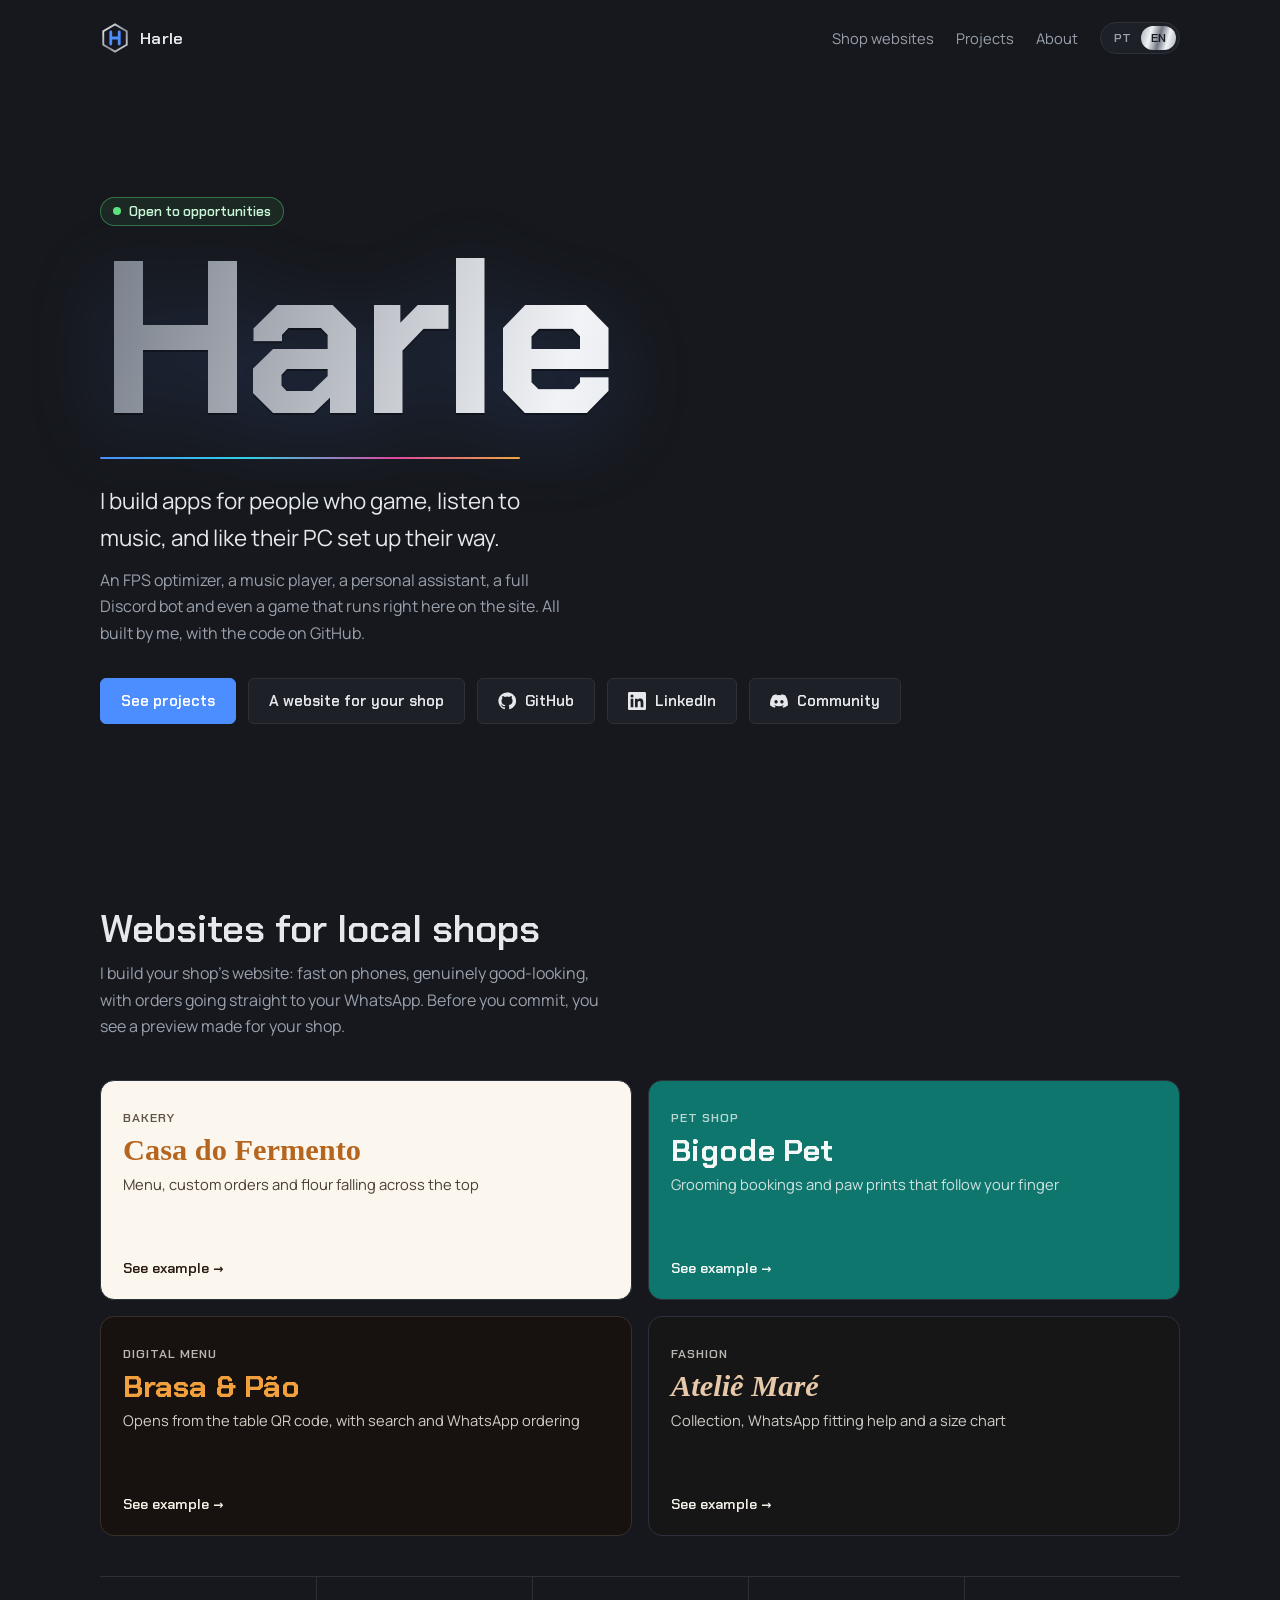
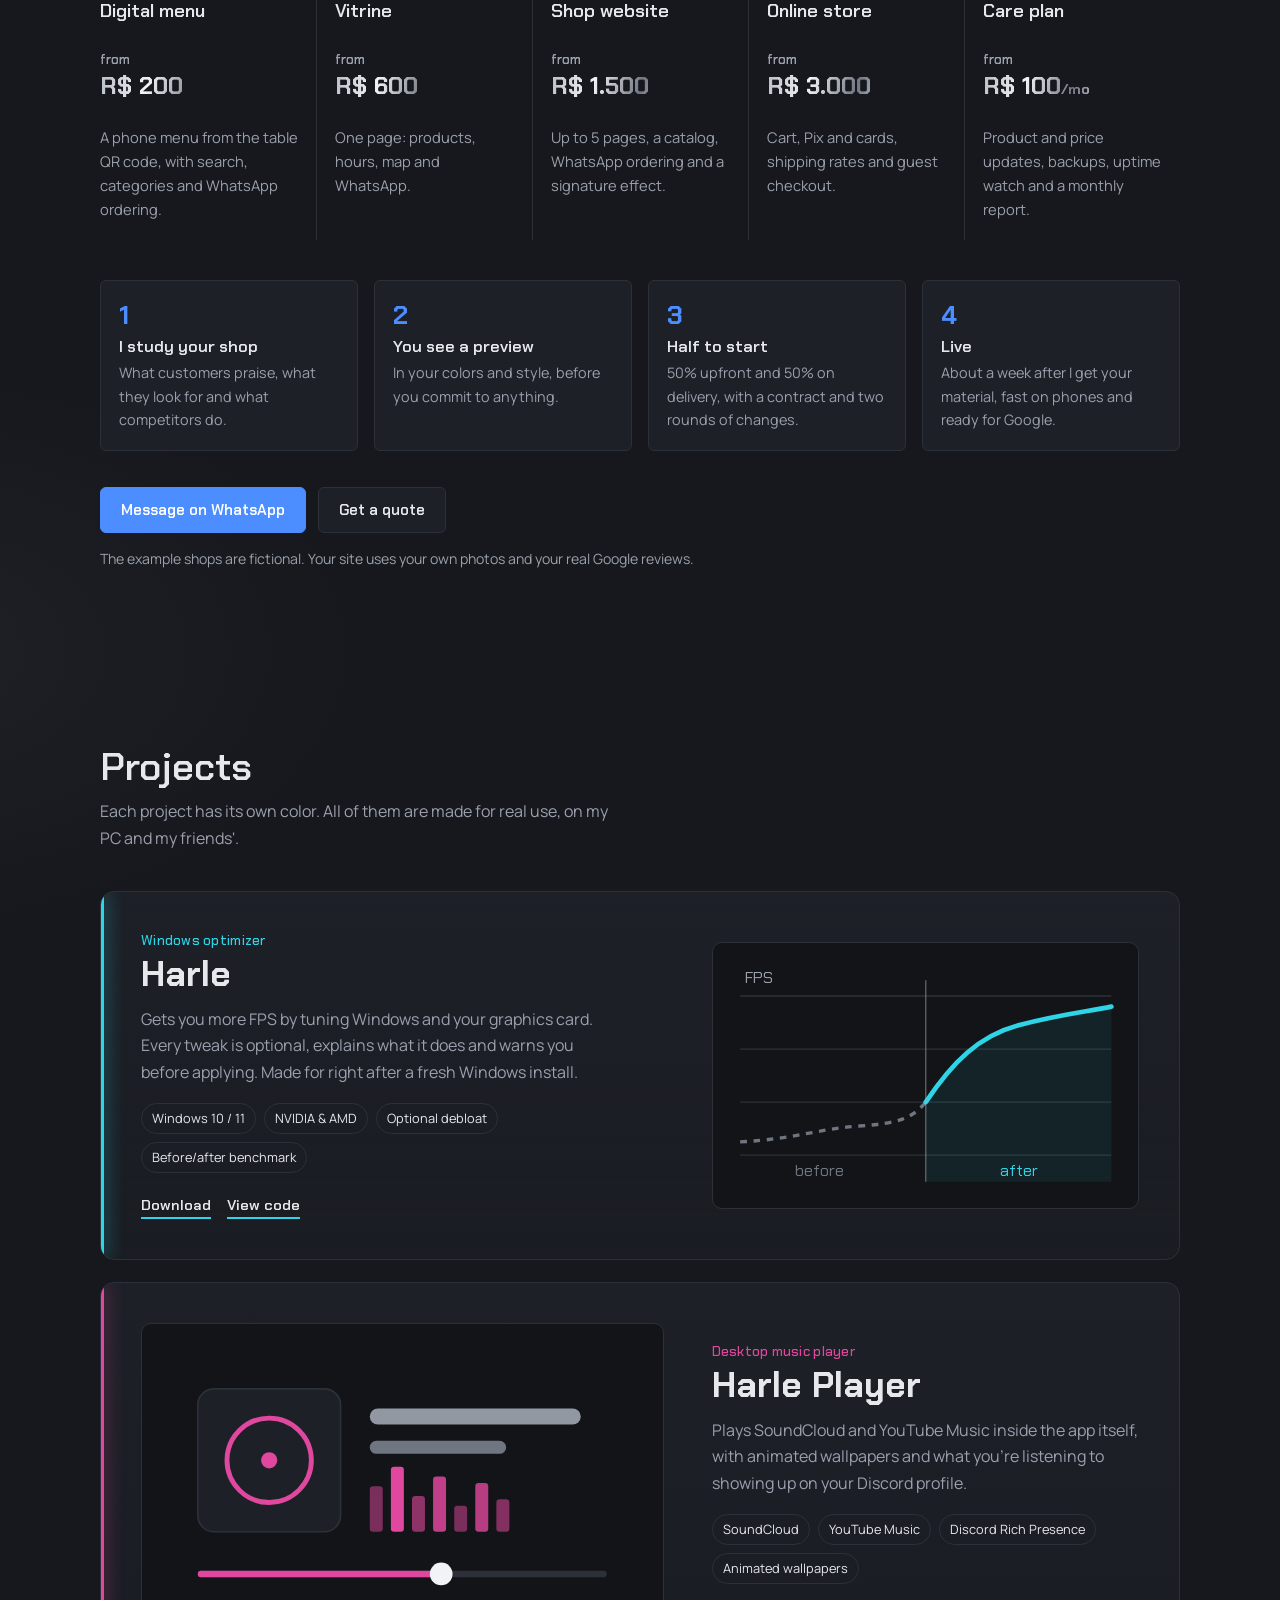
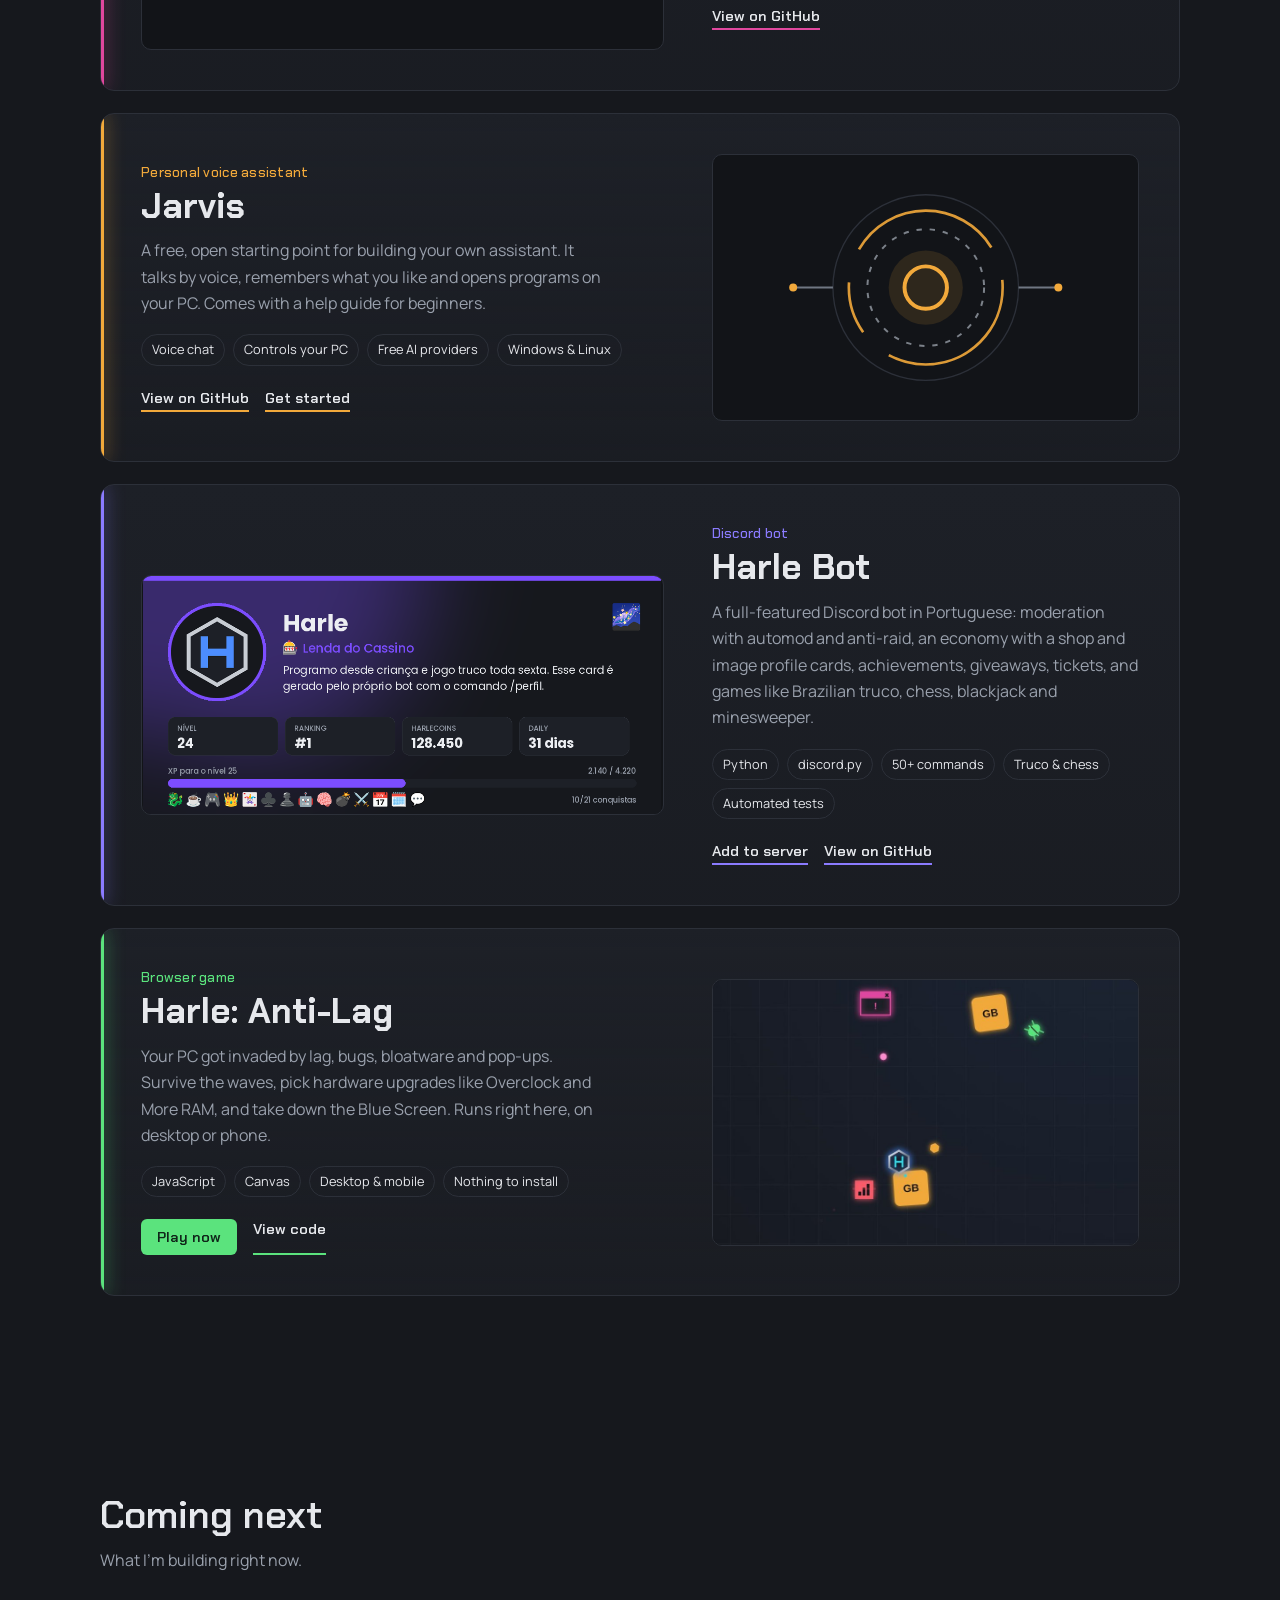
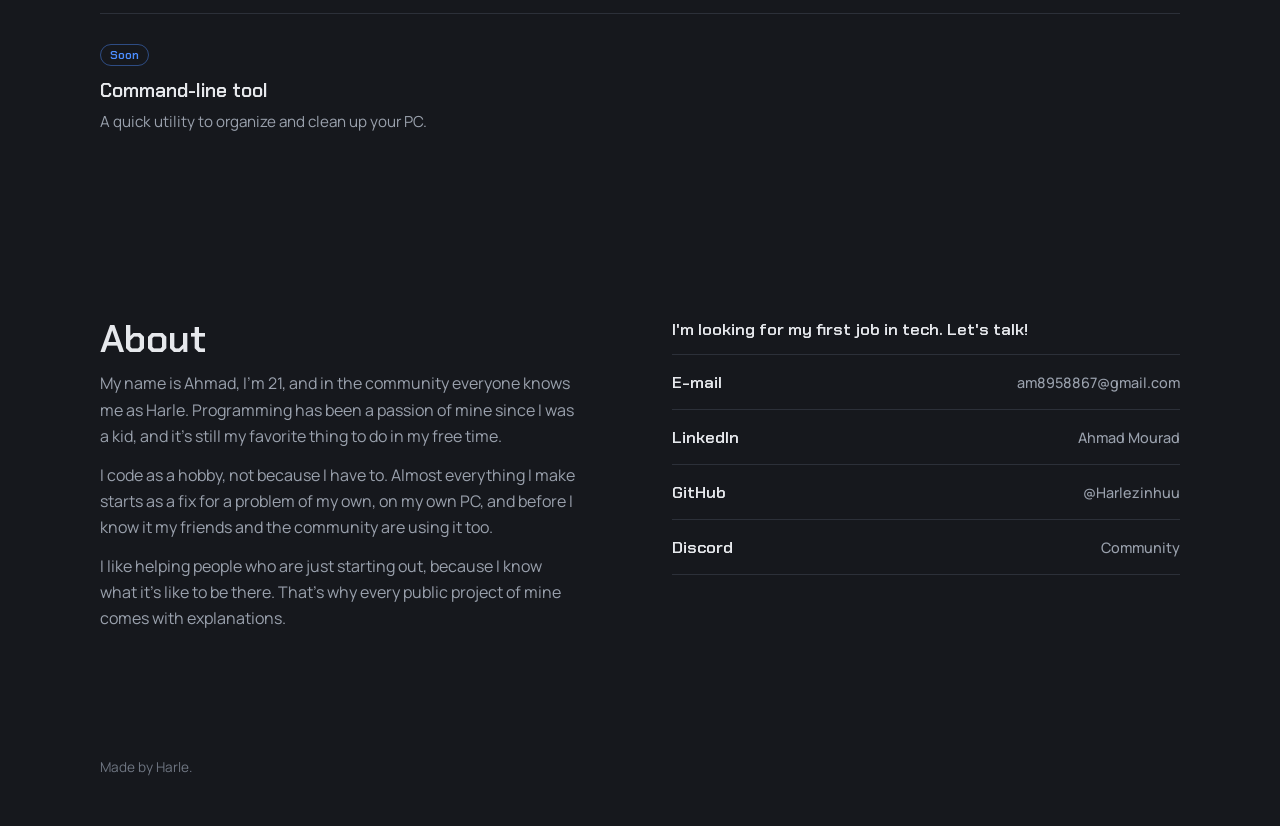
==== commit 8a38315c: "Lojas: WhatsApp no portfólio, exemplo de cardápio digital e prévias de link - Botão "Chamar no Whats" ====
--- a/index.html
+++ b/index.html
@@ -149,7 +149,7 @@
 }
 
 /* sites para lojas */
-.lojas-grid{display:grid;grid-template-columns:repeat(3,1fr);gap:16px;margin-bottom:40px}
+.lojas-grid{display:grid;grid-template-columns:repeat(2,1fr);gap:16px;margin-bottom:40px}
 .demo-loja{display:flex;flex-direction:column;justify-content:space-between;min-height:220px;padding:22px;border-radius:var(--radius-lg);text-decoration:none;border:1px solid var(--line);position:relative;overflow:hidden;transition:transform .2s,border-color .2s}
 .demo-loja:hover{transform:translateY(-3px);border-color:var(--silver-3)}
 .demo-loja .tipo{font:600 .78rem var(--display);letter-spacing:.08em;text-transform:uppercase;opacity:.75}
@@ -158,13 +158,16 @@
 .demo-loja .ver{font:600 .9rem var(--display);margin-top:18px}
 .demo-loja.padaria{background:#FBF6EE;color:#2B1D14}.demo-loja.padaria b{font-family:Georgia,serif;color:#B5651D}
 .demo-loja.pet{background:#0F766E;color:#F3F7F5}.demo-loja.pet b{font-family:var(--display)}
+.demo-loja.cardapio{background:#17120F;color:#F6EEE6;border-color:#3A2F27}.demo-loja.cardapio b{font-family:var(--display);color:#F2A03D}
 .demo-loja.moda{background:#161616;color:#F2EEE8}.demo-loja.moda b{font-family:Georgia,serif;font-style:italic;color:#E7C9A9}
-.pacotes{display:grid;grid-template-columns:repeat(4,1fr);border-top:1px solid var(--line);margin-bottom:40px}
+.pacotes{display:grid;grid-template-columns:repeat(5,1fr);border-top:1px solid var(--line);margin-bottom:40px}
 .pacotes div{padding:22px 18px 18px 0}
 .pacotes div + div{padding-left:18px;border-left:1px solid var(--line)}
 .pacotes h3{font:600 1.15rem var(--display);margin-bottom:4px}
 .pacotes .de{font:700 1.5rem var(--display);background:var(--silver);-webkit-background-clip:text;background-clip:text;color:transparent;margin:6px 0}
 .pacotes p{color:var(--muted);font-size:.92rem}
+html[data-lang="pt"] .pacotes .de > .pt,html[data-lang="en"] .pacotes .de > .en{display:block;font:500 .8rem var(--display);color:var(--muted);-webkit-text-fill-color:var(--muted);margin-bottom:2px}
+.pacotes .de{white-space:nowrap}
 .etapas{display:grid;grid-template-columns:repeat(4,1fr);gap:16px;padding:0;list-style:none;counter-reset:e;margin-bottom:36px}
 .etapas li{counter-increment:e;padding:18px;border-radius:var(--radius-sm);background:var(--bg-raised);border:1px solid var(--line)}
 .etapas li::before{content:counter(e);font:700 1.6rem var(--display);color:var(--blue);display:block}
@@ -174,7 +177,7 @@
 @media (max-width:860px){
   .lojas-grid{grid-template-columns:1fr}
   .pacotes,.etapas{grid-template-columns:1fr 1fr}
-  .pacotes div:nth-child(3){padding-left:0;border-left:0}
+  .pacotes div:nth-child(odd){padding-left:0;border-left:0}
   .pacotes div:nth-child(n+3){border-top:1px solid var(--line)}
 }
 @media (max-width:480px){.pacotes,.etapas{grid-template-columns:1fr}.pacotes div,.pacotes div + div{padding:18px 0;border-left:0}}
@@ -268,6 +271,10 @@
         <div><span class="tipo">Pet shop</span><b>Bigode Pet</b><small><span class="pt">Banho e tosa com horário e patinhas que seguem o dedo</span><span class="en">Grooming bookings and paw prints that follow your finger</span></small></div>
         <span class="ver"><span class="pt">Ver exemplo →</span><span class="en">See example →</span></span>
       </a>
+      <a class="demo-loja cardapio" href="lojas/cardapio/" data-goatcounter-click="demo-cardapio">
+        <div><span class="tipo"><span class="pt">Cardápio digital</span><span class="en">Digital menu</span></span><b>Brasa &amp; Pão</b><small><span class="pt">Abre pelo QR code da mesa, com busca e pedido pelo WhatsApp</span><span class="en">Opens from the table QR code, with search and WhatsApp ordering</span></small></div>
+        <span class="ver"><span class="pt">Ver exemplo →</span><span class="en">See example →</span></span>
+      </a>
       <a class="demo-loja moda" href="lojas/moda/" data-goatcounter-click="demo-moda">
         <div><span class="tipo"><span class="pt">Moda</span><span class="en">Fashion</span></span><b>Ateliê Maré</b><small><span class="pt">Coleção, provador pelo WhatsApp e tabela de medidas</span><span class="en">Collection, WhatsApp fitting help and a size chart</span></small></div>
         <span class="ver"><span class="pt">Ver exemplo →</span><span class="en">See example →</span></span>
@@ -275,6 +282,7 @@
     </div>
 
     <div class="pacotes">
+      <div><h3><span class="pt">Cardápio digital</span><span class="en">Digital menu</span></h3><div class="de"><span class="pt">a partir de</span><span class="en">from</span> R$ 200</div><p><span class="pt">Cardápio no celular pelo QR code da mesa, com busca, categorias e pedido pelo WhatsApp.</span><span class="en">A phone menu from the table QR code, with search, categories and WhatsApp ordering.</span></p></div>
       <div><h3>Vitrine</h3><div class="de"><span class="pt">a partir de</span><span class="en">from</span> R$ 600</div><p><span class="pt">Uma página: produtos, horário, mapa e WhatsApp.</span><span class="en">One page: products, hours, map and WhatsApp.</span></p></div>
       <div><h3><span class="pt">Site da loja</span><span class="en">Shop website</span></h3><div class="de"><span class="pt">a partir de</span><span class="en">from</span> R$ 1.500</div><p><span class="pt">Até 5 páginas, catálogo, pedido pelo WhatsApp e um efeito com a cara da loja.</span><span class="en">Up to 5 pages, a catalog, WhatsApp ordering and a signature effect.</span></p></div>
       <div><h3><span class="pt">Loja virtual</span><span class="en">Online store</span></h3><div class="de"><span class="pt">a partir de</span><span class="en">from</span> R$ 3.000</div><p><span class="pt">Carrinho, Pix e cartão, frete calculado e compra sem cadastro.</span><span class="en">Cart, Pix and cards, shipping rates and guest checkout.</span></p></div>
@@ -289,9 +297,9 @@
     </ol>
 
     <div class="actions">
-      <a class="btn primary" data-goatcounter-click="lojas-orcamento" href="mailto:am8958867@gmail.com?subject=Or%C3%A7amento%20de%20site%20para%20a%20minha%20loja"><span class="pt">Pedir orçamento</span><span class="en">Get a quote</span></a>
       <!-- O botão do WhatsApp aparece quando o número está em data-whatsapp (só dígitos, com 55 e DDD). -->
-      <a id="zap-lojas" class="btn" data-whatsapp="" data-goatcounter-click="lojas-whatsapp" href="#" target="_blank" rel="noopener" hidden>WhatsApp</a>
+      <a id="zap-lojas" class="btn primary" data-whatsapp="5511989930562" data-goatcounter-click="lojas-whatsapp" href="#" target="_blank" rel="noopener" hidden><span class="pt">Chamar no WhatsApp</span><span class="en">Message on WhatsApp</span></a>
+      <a class="btn" data-goatcounter-click="lojas-orcamento" href="mailto:am8958867@gmail.com?subject=Or%C3%A7amento%20de%20site%20para%20a%20minha%20loja"><span class="pt">Pedir orçamento</span><span class="en">Get a quote</span></a>
     </div>
     <p class="nota-pequena"><span class="pt">As lojas dos exemplos são fictícias. No site da sua loja entram as suas fotos e as avaliações reais do Google.</span><span class="en">The example shops are fictional. Your site uses your own photos and your real Google reviews.</span></p>
   </section>
